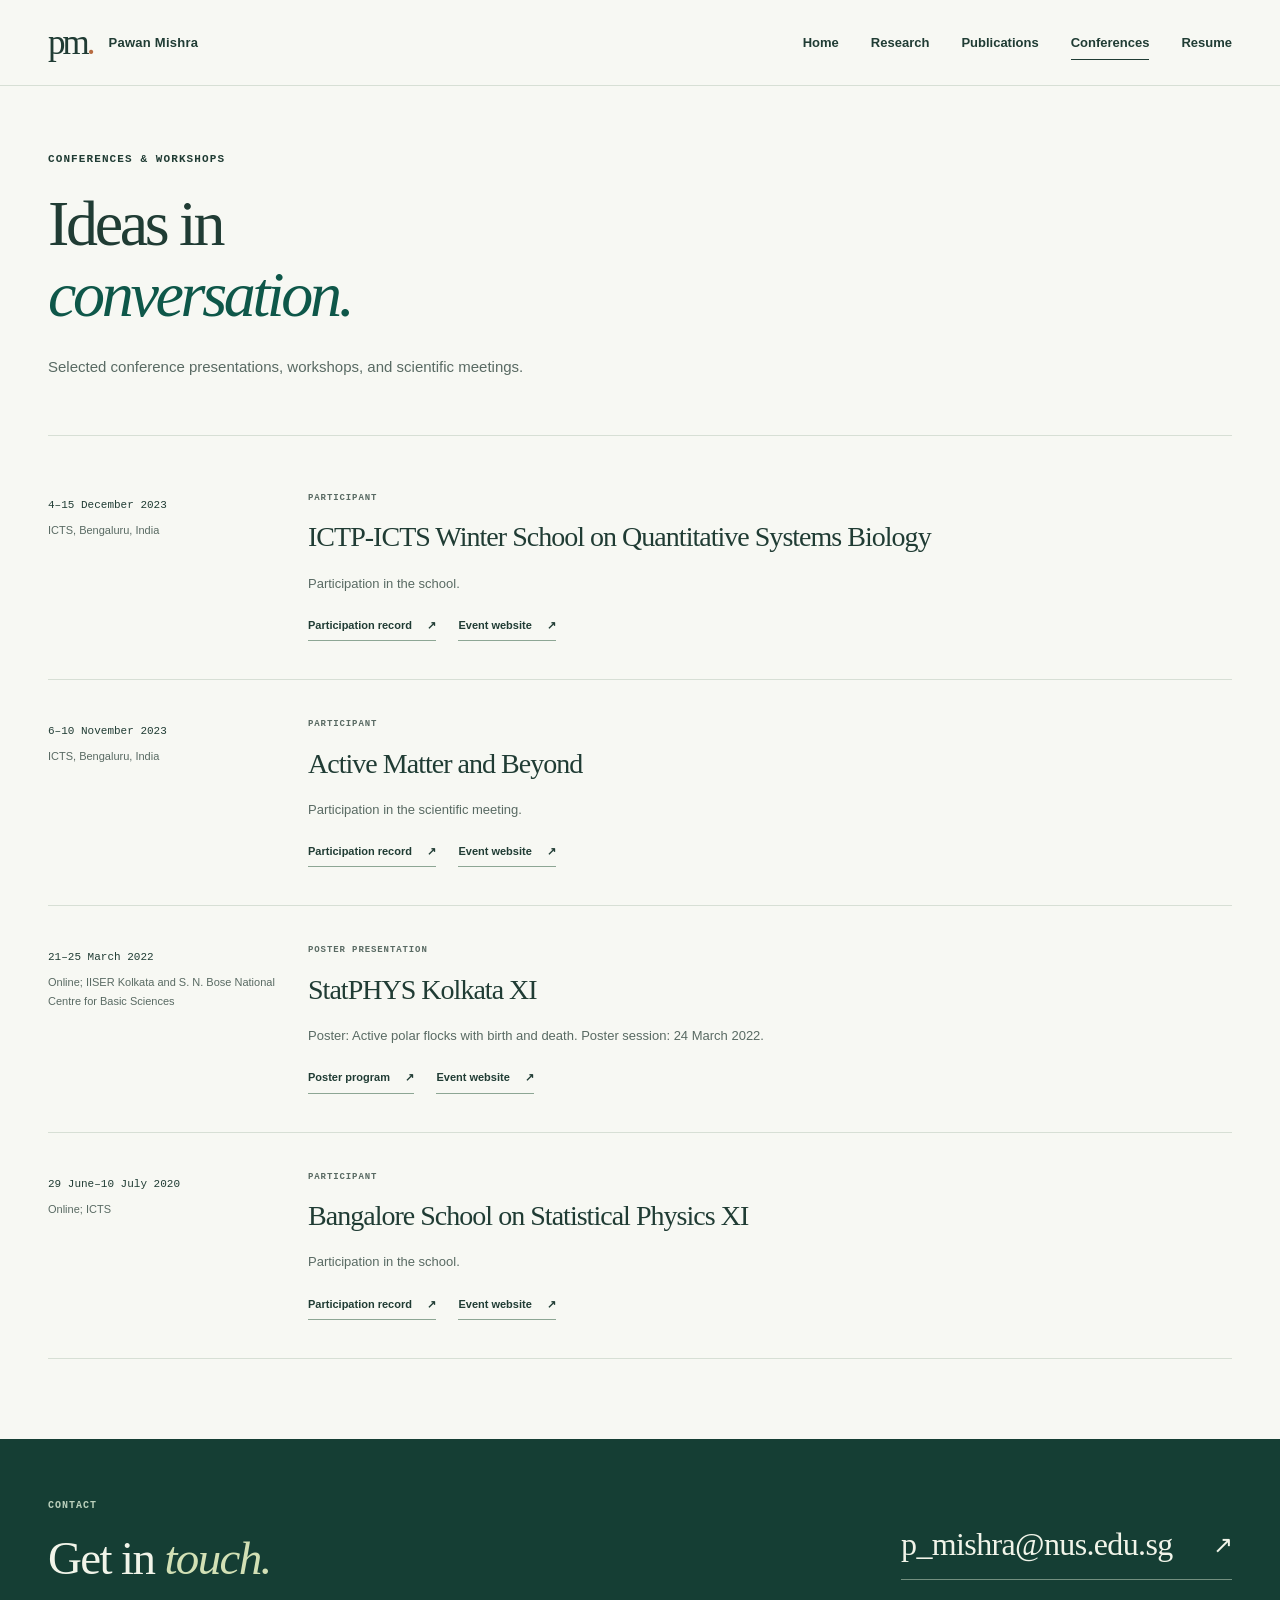
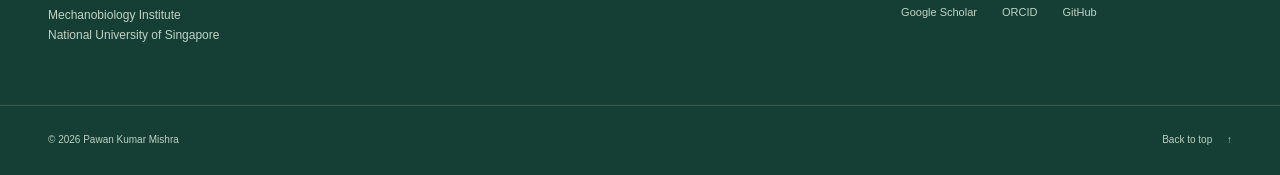
==== conferences.html @ 6a4dbdf1 "Build professional research portfolio with publications, resume, and research media" ====
<!DOCTYPE html>
<html lang="en">
<head>
  <meta charset="utf-8">
  <meta name="viewport" content="width=device-width, initial-scale=1">
  <meta name="description" content="Conferences, workshops, and scientific meetings involving Pawan Kumar Mishra.">
  <meta name="theme-color" content="#f7f8f3">
  <meta property="og:type" content="website">
  <meta property="og:title" content="Conferences | Pawan Kumar Mishra">
  <meta property="og:description" content="Conferences, workshops, and scientific meetings involving Pawan Kumar Mishra.">
  <meta property="og:url" content="https://pawanresearch.github.io/pawan-portfolio/conferences.html">
  <title>Conferences | Pawan Kumar Mishra</title>
  <link rel="canonical" href="https://pawanresearch.github.io/pawan-portfolio/conferences.html">
  <link rel="icon" href="favicon.svg" type="image/svg+xml">
  <link rel="stylesheet" href="styles.css">
  <script src="script.js" defer></script>
</head>
<body class="" id="top"><a class="skip-link" href="#main">Skip to content</a><header class="site-header"><div class="container header-inner"><a class="wordmark" href="index.html" aria-label="Pawan Kumar Mishra, home"><span class="monogram" aria-hidden="true">pm<span>.</span></span><span class="wordmark-name">Pawan Mishra</span></a><nav aria-label="Main navigation"><a href="index.html">Home</a><a href="research.html">Research</a><a href="publications.html">Publications</a><a href="conferences.html" aria-current="page">Conferences</a><a href="resume.html">Resume</a></nav></div></header><main id="main"><section class="page-hero container"><div><p class="eyebrow">Conferences & workshops</p><h1>Ideas in<br> <em>conversation.</em></h1><p class="page-intro">Selected conference presentations, workshops, and scientific meetings.</p></div></section><section class="container conference-section" aria-label="Conferences and workshops"><article class="conference-item"><div class="conference-date"><span>4–15 December 2023</span><span>ICTS, Bengaluru, India</span></div><div><p class="eyebrow">Participant</p><h2>ICTP-ICTS Winter School on Quantitative Systems Biology</h2><p>Participation in the school.</p><a class="text-link" href="https://iitbhu.ac.in/contents/institute/dean/doaa/doc/annual_report_english_2023-24.pdf#page=318">Participation record <span aria-hidden="true">↗</span></a> <a class="text-link event-link" href="https://icts.res.in/program/QSB2023">Event website <span aria-hidden="true">↗</span></a></div></article><article class="conference-item"><div class="conference-date"><span>6–10 November 2023</span><span>ICTS, Bengaluru, India</span></div><div><p class="eyebrow">Participant</p><h2>Active Matter and Beyond</h2><p>Participation in the scientific meeting.</p><a class="text-link" href="https://iitbhu.ac.in/contents/institute/dean/doaa/doc/annual_report_english_2023-24.pdf#page=318">Participation record <span aria-hidden="true">↗</span></a> <a class="text-link event-link" href="https://www.icts.res.in/discussion-meeting/amab2023">Event website <span aria-hidden="true">↗</span></a></div></article><article class="conference-item"><div class="conference-date"><span>21–25 March 2022</span><span>Online; IISER Kolkata and S. N. Bose National Centre for Basic Sciences</span></div><div><p class="eyebrow">Poster presentation</p><h2>StatPHYS Kolkata XI</h2><p>Poster: Active polar flocks with birth and death. Poster session: 24 March 2022.</p><a class="text-link" href="https://sites.google.com/iiserkol.ac.in/statphys/program/posters">Poster program <span aria-hidden="true">↗</span></a> <a class="text-link event-link" href="https://sites.google.com/iiserkol.ac.in/statphys/home">Event website <span aria-hidden="true">↗</span></a></div></article><article class="conference-item"><div class="conference-date"><span>29 June–10 July 2020</span><span>Online; ICTS</span></div><div><p class="eyebrow">Participant</p><h2>Bangalore School on Statistical Physics XI</h2><p>Participation in the school.</p><a class="text-link" href="https://www.icts.res.in/event/page/20021">Participation record <span aria-hidden="true">↗</span></a> <a class="text-link event-link" href="https://www.icts.res.in/program/bssp2020">Event website <span aria-hidden="true">↗</span></a></div></article></section><section class="contact-section" id="contact" aria-labelledby="contact-heading"><div class="container contact-inner"><div><p class="eyebrow">Contact</p><h2 id="contact-heading">Get in <em>touch.</em></h2><p>Mechanobiology Institute<br> National University of Singapore</p></div><div class="contact-details"><a class="email-link" href="mailto:p_mishra@nus.edu.sg">p_mishra@nus.edu.sg <span aria-hidden="true">↗</span></a><div class="contact-profiles"><a href="https://scholar.google.com/citations?user=xkBQyVsAAAAJ&amp;hl=en">Google Scholar</a><a href="https://orcid.org/0000-0001-9460-7599">ORCID</a><a href="https://github.com/pawanresearch">GitHub</a></div></div></div></section></main><footer class="site-footer"><div class="container footer-inner"><p>© <span id="copyright-year">2026</span> Pawan Kumar Mishra</p><a href="#top">Back to top <span aria-hidden="true">↑</span></a></div></footer></body></html>
---- styles.css ----
/* A lightweight, dependency-free academic portfolio. */
:root{--paper:#f7f8f3;--white:#fff;--ink:#203c34;--muted:#596a63;--accent:#0e5749;--accent-hover:#093f35;--line:#d7dfd5;--soft:#edf1e8;--serif:Georgia,'Times New Roman',serif;--sans:Arial,Helvetica,sans-serif;--mono:'Courier New',monospace}
*{box-sizing:border-box}html{scroll-behavior:smooth;scroll-padding-top:105px}body{margin:0;background:var(--paper);color:var(--ink);font-family:var(--sans);font-size:16px;line-height:1.65;-webkit-font-smoothing:antialiased}a{color:inherit;text-decoration-thickness:1px;text-underline-offset:4px}a:hover{color:var(--accent)}button{font:inherit}button,a{-webkit-tap-highlight-color:transparent}a:focus-visible,button:focus-visible,summary:focus-visible{outline:3px solid #a24a25;outline-offset:5px}::selection{background:#cfdfc7;color:#163b30}button[hidden]{display:none!important}.container{width:min(1184px,calc(100% - 96px));margin-inline:auto}.skip-link{position:fixed;top:12px;left:12px;z-index:20;background:var(--white);padding:10px 18px;transform:translateY(-160%)}.skip-link:focus{transform:translateY(0)}
.site-header{position:sticky;top:0;z-index:10;background:rgba(247,248,243,.96);border-bottom:1px solid var(--line)}.header-inner{min-height:85px;display:flex;align-items:center;justify-content:space-between;gap:24px}.wordmark{display:flex;align-items:center;gap:16px;text-decoration:none}.monogram{font-family:var(--serif);font-size:35px;letter-spacing:-3px;line-height:1}.monogram span{color:#b76b40}.wordmark-name{font-size:13px;font-weight:700;letter-spacing:.02em}nav{display:flex;gap:32px;align-items:center}nav a{position:relative;font-size:13px;font-weight:600;text-decoration:none;padding:16px 0}nav a::after{content:'';position:absolute;height:1px;bottom:9px;left:0;right:0;background:currentColor;transform:scaleX(0);transform-origin:left;transition:transform .2s}nav a:hover::after,nav a[aria-current=location]::after{transform:scaleX(1)}nav a:last-child{margin-left:9px}nav a span{margin-left:8px}.eyebrow{font-family:var(--mono);font-size:11px;font-weight:700;line-height:1.5;letter-spacing:.1em;text-transform:uppercase;margin:0}.small-dot{display:inline-block;width:7px;height:7px;border-radius:50%;background:var(--accent);margin-right:8px;vertical-align:1px}
.hero{padding-block:75px 72px;display:grid;grid-template-columns:1.12fr 1fr;align-items:center;gap:76px}.hero-copy .eyebrow{margin-bottom:20px}h1{font-family:var(--serif);font-size:clamp(48px,5.3vw,76px);line-height:1.04;font-weight:400;letter-spacing:-.052em;margin:0 0 26px}h1 em,h2 em{font-weight:400;color:var(--accent)}.hero-role{font-size:16px;font-weight:700;margin:0 0 4px;letter-spacing:-.01em}.hero-institution{font-size:14px;line-height:1.55;margin:0;color:var(--muted)}.hero-intro{font-size:16px;line-height:1.75;max-width:470px;margin:25px 0 26px;color:var(--muted)}.hero-actions{display:flex;align-items:center;gap:13px;flex-wrap:wrap}.button{display:inline-flex;min-height:48px;align-items:center;justify-content:center;gap:19px;border:1px solid transparent;padding:11px 18px;font-size:12px;font-weight:700;text-decoration:none;cursor:pointer;line-height:1.5;border-radius:3px}.button-primary{color:var(--white);background:var(--accent);border-color:var(--accent)}.button-primary:hover{color:var(--white);background:var(--accent-hover)}.button-quiet{background:transparent;color:var(--ink);gap:10px;padding-inline:12px}.button-quiet:hover{background:#e8eee2}.profile-links{display:flex;gap:20px;flex-wrap:wrap;margin-top:28px}.profile-links a{font-size:11px;font-weight:600;text-decoration:none;color:var(--muted)}.profile-links a:hover{text-decoration:underline;color:var(--accent)}.profile-links span{margin-left:4px}.research-art{position:relative;align-self:stretch;min-height:530px;margin:0;background:#e6eddf;border:1px solid #d1decd;display:flex;flex-direction:column;overflow:hidden;border-radius:3px}.art-topline{position:absolute;inset:24px 25px auto;display:flex;align-items:center;justify-content:space-between;font-family:var(--mono);font-size:9px;letter-spacing:.13em;color:#4e6c5c;z-index:1}.art-topline>span:last-child{font-family:var(--sans);font-size:22px}.particle-field{width:100%;height:auto;flex:1;object-fit:cover}.research-art figcaption{display:flex;align-items:end;justify-content:space-between;padding:20px 26px 25px;gap:16px;border-top:1px solid #cfddc8}.research-art figcaption>span:first-child{font-family:var(--serif);font-size:23px;line-height:1.28;letter-spacing:-.025em}.art-caption-note{font-family:var(--mono);font-size:9px;line-height:1.6;text-align:right;color:#52735f}.affiliation-strip{border-block:1px solid var(--line);background:#f0f3eb}.affiliation-inner{min-height:79px;display:flex;align-items:center;gap:34px}.affiliation-inner>p:nth-child(2){font-size:12px;flex:1;margin:0}.affiliation-inner strong{font-weight:600}.affiliation-divider{padding-inline:13px;color:#9aaa9e}.affiliation-place{font-family:var(--mono);font-size:10px;color:var(--muted)}
.section{padding-block:83px}.section-heading{display:grid;grid-template-columns:230px 1fr;gap:30px;margin-bottom:40px}.section-index{padding-top:13px;color:var(--muted)}h2{font-family:var(--serif);font-size:clamp(32px,3.2vw,43px);font-weight:400;line-height:1.22;letter-spacing:-.035em;margin:0}h2 em{white-space:normal}.section-intro{max-width:650px;margin:19px 0 0;font-size:14px;color:var(--muted);line-height:1.8}.research-grid{display:grid;grid-template-columns:repeat(3,1fr);gap:22px}.research-card{padding:29px 26px 23px;position:relative;border:1px solid var(--line);background:#fafbf7;border-radius:3px}.card-number{position:absolute;right:25px;top:26px;font-family:var(--mono);font-size:10px;color:var(--muted)}.topic-icon{display:block;width:55px;height:40px;color:var(--accent);margin-bottom:27px}.research-card h3{font-family:var(--serif);font-size:24px;font-weight:400;letter-spacing:-.025em;line-height:1.2;margin:0 0 14px}.research-card p{font-size:13px;color:var(--muted);line-height:1.8;margin:0;min-height:71px}.card-topics{border-top:1px solid var(--line);font-family:var(--mono);font-size:10px;line-height:1.65;margin-top:25px;padding-top:18px;color:#52675a}.publications-callout{display:flex;align-items:center;justify-content:space-between;gap:24px;background:var(--soft);padding:28px 32px;margin-top:27px;border-left:2px solid #557957}.publications-callout .eyebrow{font-size:9px;color:var(--muted)}.publications-callout p:last-child{font-family:var(--serif);font-size:23px;letter-spacing:-.02em;margin:5px 0 0}.publication-links{display:flex;align-items:center;gap:26px}.text-link{font-size:12px;font-weight:700;text-decoration:none;border-bottom:1px solid #8da694;padding-block:6px}.text-link span{margin-left:12px}.secondary-link{color:var(--muted);font-weight:400;border-bottom-color:transparent}.secondary-link:hover{border-bottom-color:currentColor}
.background-section{background:#fff;border-block:1px solid var(--line)}.timeline{margin-top:7px}.timeline-entry{display:grid;grid-template-columns:230px 1fr;gap:30px;padding-block:31px;border-top:1px solid var(--line)}.timeline-entry:first-child{padding-top:25px}.timeline-meta{padding-top:3px;font-size:12px;color:var(--muted)}.timeline-meta p{margin:0 0 7px;font-family:var(--mono);font-size:11px;letter-spacing:-.02em;color:var(--ink)}.timeline-meta>span{font-size:11px}.timeline-meta .role-tag{display:inline-block;padding:3px 9px;margin-top:4px;background:#e9f0e4;color:#386747;border:1px solid #d8e5d0;font-size:10px}.timeline-content h3{font-family:var(--serif);font-size:27px;letter-spacing:-.025em;font-weight:400;line-height:1.3;margin:0 0 5px}.organization{font-size:13px;margin:0;color:var(--muted)}.organization a{text-decoration:none}.organization a:hover{text-decoration:underline}.timeline-detail{font-size:12px;line-height:1.8;margin:14px 0 0;color:var(--muted)}.timeline-detail a{text-decoration-color:#a6b7ac}.timeline-detail a:hover{text-decoration-color:currentColor}.detail-divider{padding-inline:8px;color:#a6b7ac}.thesis{font-size:13px;line-height:1.7;max-width:670px;margin:19px 0 0;padding-left:15px;border-left:2px solid #d3dfce;color:#3b5246}.detail-label{display:block;font-family:var(--mono);text-transform:uppercase;letter-spacing:.06em;font-size:9px;color:var(--muted);margin-bottom:3px}.earlier-education{border-top:1px solid var(--line);border-bottom:1px solid var(--line);margin-left:260px}.earlier-education summary{display:flex;align-items:center;justify-content:space-between;cursor:pointer;padding-block:16px;list-style:none;font-size:12px;font-weight:600}.earlier-education summary::-webkit-details-marker{display:none}.earlier-education summary span{font-size:21px;line-height:1;font-weight:400;transition:transform .2s}.earlier-education[open] summary span{transform:rotate(45deg)}.earlier-grid{display:grid;grid-template-columns:1fr 1fr;gap:30px;padding:12px 0 23px}.earlier-grid .eyebrow{font-size:9px;color:var(--muted);margin:0 0 10px}.earlier-grid h3{font-size:14px;line-height:1.45;margin:0 0 10px}.earlier-grid p{font-size:12px;margin:8px 0;color:var(--muted);line-height:1.65}.earlier-grid .education-score{color:var(--ink)}
.skills-grid{margin-left:260px;display:grid;grid-template-columns:1fr 1.24fr .8fr;gap:32px}.skill-group h3{margin:0 0 20px;font-size:12px;font-weight:700}.skill-tags{display:flex;flex-wrap:wrap;gap:8px;list-style:none;padding:0;margin:0}.skill-tags li{border:1px solid #d5ded0;background:#f0f3e9;padding:5px 11px;font-family:var(--mono);font-size:11px;line-height:1.6;border-radius:2px}.plain-list{list-style:none;padding:0;margin:0;font-size:12px;color:var(--muted);line-height:1.8}.plain-list li+li{margin-top:7px}.contact-section{background:#153e34;color:#f1f4e9;padding-block:59px}.contact-inner{display:flex;justify-content:space-between;align-items:center;gap:30px}.contact-section .eyebrow{font-size:10px;color:#bbd0bc;margin-bottom:17px}.contact-section h2{font-size:47px}.contact-section h2 em{color:#d2e0b5}.contact-section p:last-child{font-size:12px;line-height:1.7;margin:18px 0 0;color:#c2d3c5}.email-link{font-family:var(--serif);font-size:clamp(21px,2.5vw,33px);letter-spacing:-.02em;line-height:1.4;text-decoration:none;border-bottom:1px solid #728f7f;padding-bottom:12px;display:flex;gap:40px;align-items:center}.email-link:hover{color:#e2eccb}.email-link span{font-family:var(--sans);font-size:24px}.contact-profiles{display:flex;justify-content:flex-start;gap:25px;margin-top:23px;font-size:11px;color:#c2d3c5}.contact-profiles a{text-decoration:none}.contact-profiles a:hover{color:white;text-decoration:underline}.site-footer{background:#153e34;color:#bdd0c0;border-top:1px solid #3a5b4c}.footer-inner{display:flex;justify-content:space-between;align-items:center;min-height:69px;gap:24px;font-size:10px}.footer-inner p{margin:0}.footer-inner a{text-decoration:none}.footer-inner a:hover{color:#fff}.footer-inner a span{margin-left:12px}
@media(min-width:1450px){.hero{padding-block:87px}.research-art{min-height:555px}}
@media(max-width:1100px){.container{width:calc(100% - 64px)}.hero{gap:45px;padding-block:58px}.research-art{min-height:500px}.research-art figcaption{padding-inline:20px}.research-art figcaption>span:first-child{font-size:21px}.section-heading,.timeline-entry{grid-template-columns:180px 1fr;gap:26px}.earlier-education,.skills-grid{margin-left:206px}.research-card{padding-inline:21px}.publication-links{gap:20px}.skills-grid{grid-template-columns:1fr 1fr;row-gap:26px}.skill-group:last-child{grid-column:1/-1}.skill-group:last-child .plain-list{display:flex;gap:20px;flex-wrap:wrap}.skill-group:last-child .plain-list li+li{margin:0}.affiliation-inner{gap:22px}.affiliation-divider{padding-inline:7px}}
@media(max-width:800px){.container{width:calc(100% - 48px)}.header-inner{min-height:76px}.wordmark-name{display:none}nav{gap:24px}nav a{font-size:12px}nav a:last-child{margin-left:0}.hero{grid-template-columns:1fr .8fr;gap:25px;padding-block:45px}h1{font-size:54px}.hero-copy .eyebrow{font-size:9px}.hero-role{font-size:14px}.hero-institution{font-size:12px}.hero-intro{font-size:14px;margin-block:22px}.research-art{min-height:440px}.research-art figcaption{padding:17px}.research-art figcaption>span:first-child{font-size:20px}.art-caption-note{display:none}.art-topline{inset:19px 18px auto;font-size:8px}.profile-links{gap:13px;margin-top:23px}.profile-links a{font-size:10px}.hero-actions{gap:2px}.button{font-size:11px;padding-inline:14px;gap:14px}.button-quiet{padding-inline:10px}.affiliation-inner{flex-wrap:wrap;gap:3px 20px;min-height:88px;padding-block:17px}.affiliation-inner>.eyebrow{font-size:9px}.affiliation-inner>p:nth-child(2){font-size:11px}.affiliation-place{display:none}.section{padding-block:58px}.section-heading{grid-template-columns:1fr;gap:16px;margin-bottom:31px}.section-index{padding-top:0;font-size:10px}h2{font-size:35px}.section-intro{font-size:13px;margin-top:16px}.research-grid{gap:14px}.research-card{padding:25px 18px 20px}.research-card h3{font-size:23px;min-height:56px}.research-card p{font-size:12px;min-height:87px}.topic-icon{margin-bottom:22px}.card-topics{font-size:9px;margin-top:20px;padding-top:15px;min-height:46px}.publications-callout{padding:24px;gap:20px}.publications-callout p:last-child{font-size:21px}.publication-links{align-items:flex-start;flex-direction:column;gap:4px}.text-link{font-size:11px}.timeline-entry{grid-template-columns:165px 1fr;gap:22px;padding-block:26px}.timeline-content h3{font-size:25px}.earlier-education{margin-left:187px}.skills-grid{margin-left:0;grid-template-columns:1fr 1.2fr .8fr;gap:25px}.skill-group:last-child{grid-column:auto}.skill-group:last-child .plain-list{display:block}.skill-group:last-child .plain-list li+li{margin-top:7px}.contact-section{padding-block:47px}.contact-section h2{font-size:40px}.email-link{font-size:25px;gap:20px}.contact-profiles{gap:20px}}
@media(max-width:600px){html{scroll-padding-top:112px}.container{width:calc(100% - 40px)}.header-inner{min-height:93px;gap:0;flex-wrap:wrap;padding-block:13px 5px}.wordmark{gap:13px}.monogram{font-size:30px}.wordmark-name{display:block;font-size:12px}nav{width:100%;gap:0;justify-content:space-between;margin-top:3px}nav a{font-size:11px;padding:8px 0;min-height:34px}nav a::after{bottom:5px}nav a span{margin-left:5px}.hero{grid-template-columns:1fr;padding-block:38px 35px;gap:32px}.hero-copy .eyebrow{font-size:9px;margin-bottom:17px}h1{font-size:clamp(46px,12.5vw,67px);letter-spacing:-.047em;margin-bottom:21px}.hero-role{font-size:15px}.hero-institution{font-size:13px;line-height:1.6}.hero-intro{font-size:14px;line-height:1.8;max-width:420px;margin-block:21px 23px}.hero-actions{gap:10px}.button{font-size:11px;padding-inline:16px;min-height:47px;gap:16px}.button-quiet{padding-inline:9px;gap:9px}.profile-links{gap:22px;margin-top:23px}.profile-links a{font-size:10px}.research-art{min-height:0;height:350px}.particle-field{position:absolute;inset:0;width:100%;height:calc(100% - 80px);object-fit:cover}.research-art figcaption{margin-top:auto;z-index:1;background:#e6eddf;min-height:81px;padding:15px 19px;align-items:center}.research-art figcaption>span:first-child{font-size:21px}.art-caption-note{display:block;font-size:8px}.art-topline{inset:17px 18px auto}.affiliation-inner{min-height:94px;display:block;padding-block:18px}.affiliation-inner>.eyebrow{margin-bottom:7px}.affiliation-inner>p:nth-child(2){font-size:11px;line-height:1.6}.affiliation-divider{padding-inline:5px}.section{padding-block:46px}.section-heading{gap:13px;margin-bottom:27px}.section-index{font-size:9px}h2{font-size:33px;line-height:1.23;max-width:360px}.section-intro{margin-top:17px;font-size:13px;line-height:1.8}.research-grid{grid-template-columns:1fr;gap:14px}.research-card{padding:23px 22px 20px}.research-card h3{font-size:25px;min-height:0;margin-bottom:10px}.topic-icon{margin-bottom:20px;width:48px;height:36px}.research-card p{font-size:13px;min-height:0;max-width:320px}.card-number{top:22px;right:22px}.card-topics{font-size:10px;min-height:0;margin-top:19px;padding-top:16px}.publications-callout{display:block;padding:23px 22px;margin-top:21px}.publications-callout .eyebrow{font-size:8px}.publications-callout p:last-child{font-size:23px;margin-top:7px}.publication-links{margin-top:16px;flex-direction:row;gap:20px;flex-wrap:wrap}.text-link{font-size:10px}.text-link span{margin-left:5px}.timeline-entry{grid-template-columns:1fr;gap:13px;padding-block:25px}.timeline-entry:first-child{padding-top:22px}.timeline-meta{display:flex;align-items:center;justify-content:space-between;gap:12px;flex-wrap:wrap;padding:0}.timeline-meta p{font-size:10px;margin:0}.timeline-meta>span{font-size:10px}.timeline-meta .role-tag{margin:0;font-size:9px;padding:2px 7px}.timeline-content h3{font-size:24px}.organization{font-size:12px;line-height:1.75}.timeline-detail{font-size:11px;margin-top:13px}.thesis{font-size:12px;margin-top:15px;padding-left:13px}.detail-label{font-size:8px}.detail-divider{padding-inline:4px}.earlier-education{margin-left:0}.earlier-grid{grid-template-columns:1fr;gap:18px;padding-top:8px}.earlier-grid article+article{border-top:1px solid var(--line);padding-top:22px}.skills-grid{grid-template-columns:1fr;gap:27px}.skill-group h3{font-size:12px;margin-bottom:13px}.skill-tags{gap:9px}.skill-tags li{font-size:11px;padding:6px 12px}.plain-list{font-size:12px}.plain-list li+li{margin-top:5px}.contact-section{padding-block:39px}.contact-inner{display:block}.contact-section .eyebrow{font-size:9px;margin-bottom:14px}.contact-section h2{font-size:40px}.contact-section p:last-child{font-size:11px;margin-top:17px}.contact-details{margin-top:29px}.email-link{font-size:clamp(21px,6.3vw,29px);justify-content:space-between;gap:12px;padding-bottom:13px}.contact-profiles{margin-top:19px;gap:24px;font-size:10px}.footer-inner{font-size:9px;min-height:65px;gap:15px}.footer-inner a span{margin-left:4px}}
@media(prefers-reduced-motion:reduce){html{scroll-behavior:auto}*,*::before,*::after{transition:none!important;animation:none!important}}
@media print{@page{size:A4;margin:15mm}html{scroll-padding-top:0}body{background:white;color:#172b24;font-size:10pt;line-height:1.45}.container{width:100%;max-width:none}.site-header,.skip-link,.research-art,.hero-actions,.affiliation-strip,.section-index,.contact-profiles,.footer-inner>a,.topic-icon,.card-number{display:none!important}.hero{display:block;padding:0 0 6mm}.hero-copy .eyebrow{font-size:8pt;margin-bottom:2mm}h1{font-size:34pt;line-height:1.05;letter-spacing:-.035em;margin:0 0 3mm}h1 br{display:none}h1 em::before{content:' '}h1 em{font-style:normal}.hero-role{font-size:11pt}.hero-institution{font-size:9pt;line-height:1.4}.hero-institution br{display:none}.hero-institution br::after{content:', '}.hero-intro{font-size:9pt;max-width:none;margin:3mm 0}.profile-links{margin:3mm 0 0;gap:5mm}.profile-links a{font-size:8pt}.section{padding:5mm 0}.section-heading{display:block;margin-bottom:4mm}h2{font-size:20pt;max-width:none}h2 em{font-style:normal}.section-intro{font-size:9pt;line-height:1.5;margin-top:2mm;max-width:none}.research-grid{grid-template-columns:repeat(3,1fr);gap:4mm}.research-card{background:white;padding:3mm;border:1px solid #bac8bc;break-inside:avoid}.research-card h3{font-size:12pt;min-height:0;margin:0 0 2mm}.research-card p{font-size:8pt;line-height:1.45;min-height:0}.card-topics{font-size:7pt;min-height:0;line-height:1.5;padding-top:2mm;margin-top:2mm}.publications-callout{margin-top:3mm;padding:3mm 4mm;display:flex;background:white}.publications-callout .eyebrow{font-size:7pt}.publications-callout p:last-child{font-size:11pt}.publication-links{flex-direction:row;gap:5mm;margin:0}.text-link{font-size:8pt}.background-section{background:white;border:0}.timeline-entry{grid-template-columns:39mm 1fr;gap:5mm;padding:4mm 0;break-inside:avoid}.timeline-entry:first-child{padding-top:3mm}.timeline-meta{display:block;padding:0}.timeline-meta p{font-size:8pt;margin:0 0 1mm}.timeline-meta>span,.timeline-meta .role-tag{font-size:7pt}.timeline-content h3{font-size:13pt}.organization,.thesis{font-size:8.5pt;line-height:1.5}.timeline-detail{font-size:8pt;line-height:1.5;margin-top:2mm}.thesis{margin-top:2mm;padding-left:3mm}.detail-label{font-size:7pt}.earlier-education{margin-left:44mm;break-inside:avoid}.earlier-education summary{font-size:9pt;padding:2mm 0}.earlier-education summary span{display:none}.earlier-grid{display:grid!important;grid-template-columns:1fr 1fr;gap:4mm;padding:2mm 0}.earlier-grid h3{font-size:8pt;margin:0 0 1mm}.earlier-grid .eyebrow{font-size:7pt;margin-bottom:1mm}.earlier-grid p{font-size:7pt;margin:1mm 0;line-height:1.45}.earlier-grid article+article{border:0;padding:0}.skills-grid{margin-left:0;grid-template-columns:1fr 1.2fr 1fr;gap:5mm}.skill-group h3{font-size:9pt;margin-bottom:2mm}.skill-group:last-child{grid-column:auto}.skill-group:last-child .plain-list{display:block}.skill-tags{gap:1mm}.skill-tags li{font-size:8pt;padding:1mm 2mm;background:white}.plain-list{font-size:8pt;line-height:1.5}.plain-list li+li,.skill-group:last-child .plain-list li+li{margin-top:1mm}.contact-section{color:#172b24;background:white;padding:5mm 0 2mm;border-top:1px solid #bac8bc;break-inside:avoid}.contact-inner{display:flex;gap:5mm;align-items:center}.contact-section .eyebrow{display:none}.contact-section h2{font-size:18pt}.contact-section h2 em{color:inherit}.contact-section p:last-child{font-size:8pt;color:inherit;margin-top:2mm}.contact-details{margin:0}.email-link{font-size:13pt;padding:0;border:0;gap:3mm}.email-link span{font-size:12pt}.site-footer{background:white;color:#596a63;border:0}.footer-inner{min-height:0;padding-top:2mm;font-size:7pt}a{color:inherit;text-decoration:none}h2,h3{break-after:avoid}.section-heading{break-after:avoid}}
/* Multi-page portfolio */
nav a[aria-current=page]::after{transform:scaleX(1)}nav a:last-child{margin-left:0}.hero #top{scroll-margin-top:100px}.page-hero{display:flex;justify-content:space-between;align-items:flex-end;gap:40px;padding-block:65px 55px;border-bottom:1px solid var(--line)}.page-hero .eyebrow{margin-bottom:20px}.page-hero h1{font-size:clamp(46px,5vw,68px);line-height:1.12;margin-bottom:22px}.page-intro{font-size:15px;line-height:1.8;max-width:610px;color:var(--muted);margin:0}.page-hero-links{display:flex;align-items:flex-start;flex-direction:column;gap:17px;padding-bottom:6px;flex-shrink:0}.home-journey{border-top:1px solid var(--line)}.journey-grid{display:grid;grid-template-columns:repeat(3,1fr);gap:40px;margin-left:260px}.journey-grid article{border-top:1px solid var(--line);padding-top:22px}.journey-grid .eyebrow{font-size:9px;color:var(--muted)}.journey-grid h3{font-family:var(--serif);font-size:23px;font-weight:400;line-height:1.3;letter-spacing:-.02em;margin:15px 0 10px}.journey-grid p:last-child{font-size:12px;color:var(--muted);margin:0;line-height:1.7}.journey-link{display:inline-block;margin:28px 0 0 260px}.research-overview{padding-bottom:60px}.gallery-section{border-top:1px solid var(--line)}.gallery-grid{display:grid;grid-template-columns:repeat(2,1fr);gap:32px}.gallery-card{margin:0;border:1px solid var(--line);background:#fafbf7;border-radius:3px;overflow:hidden}.gallery-card:first-child{grid-column:1/-1;display:grid;grid-template-columns:1.25fr 1fr;align-items:center}.gallery-card img{display:block;width:100%;height:auto;aspect-ratio:720/440;object-fit:cover}.gallery-card figcaption{padding:27px 30px 30px}.gallery-card .eyebrow{font-size:9px;color:var(--muted)}.gallery-card h3{font-family:var(--serif);font-size:29px;line-height:1.3;letter-spacing:-.03em;font-weight:400;margin:12px 0}.gallery-card figcaption>p:not(.eyebrow){font-size:13px;color:var(--muted);line-height:1.8;max-width:400px;margin:0 0 20px}.illustration-label{font-family:var(--mono);font-size:9px;letter-spacing:.035em;color:#556a5a;border:1px solid #cad8c5;padding:4px 8px}.publication-section{padding-block:20px 80px}.publication-item{display:grid;grid-template-columns:195px 1fr;gap:65px;border-bottom:1px solid var(--line);padding-block:37px}.publication-meta{display:flex;flex-direction:column;gap:8px;padding-top:6px}.publication-year{font-family:var(--serif);font-size:33px;line-height:1.3}.paper-type{font-size:10px;text-transform:uppercase;letter-spacing:.07em;font-family:var(--mono);color:var(--muted)}.publication-content{position:relative;padding-right:40px}.publication-number{position:absolute;right:0;top:5px;font-family:var(--mono);font-size:10px;color:var(--muted)}.publication-content h2{font-family:var(--serif);font-size:27px;line-height:1.4;letter-spacing:-.02em;max-width:760px}.publication-authors{font-size:12px;line-height:1.8;color:var(--muted);margin:15px 0 5px}.publication-authors strong{color:var(--ink);font-weight:600}.publication-journal{font-size:12px;color:var(--ink);margin:0}.paper-links{display:flex;gap:22px;margin-top:16px}.paper-links .text-link{font-size:11px}.conference-section{padding-block:18px 80px}.conference-item{display:grid;grid-template-columns:230px 1fr;gap:30px;border-bottom:1px solid var(--line);padding-block:38px}.conference-date{display:flex;flex-direction:column;gap:7px;font-size:11px;color:var(--muted);padding-top:4px}.conference-date span:first-child{font-family:var(--mono);color:var(--ink)}.conference-item .eyebrow{font-size:9px;color:var(--muted);margin-bottom:12px}.conference-item h2{font-size:28px;line-height:1.4;max-width:740px}.conference-item p:not(.eyebrow){font-size:13px;line-height:1.8;color:var(--muted);max-width:670px;margin:15px 0}.conference-item .text-link{display:inline-block;font-size:11px}.resume-page .page-hero{padding-block:58px 43px}.resume-page .page-hero h1{font-size:60px}.resume-page .background-section{border-top:0}.resume-paper-list{margin:0 0 25px 260px;padding-left:19px;font-size:12px;line-height:1.8;color:var(--muted)}.resume-paper-list li{padding-left:8px;margin-bottom:15px;break-inside:avoid}.resume-paper-list a{color:var(--ink)}.resume-publications>.text-link{margin-left:260px}
@media(max-width:1100px){.journey-grid{margin-left:206px;gap:25px}.journey-link,.resume-publications>.text-link{margin-left:206px}.resume-paper-list{margin-left:206px}.publication-item{grid-template-columns:165px 1fr;gap:41px}.conference-item{grid-template-columns:180px 1fr;gap:26px}.gallery-card figcaption{padding:24px}}
@media(max-width:800px){nav{gap:22px}.page-hero{padding-block:48px 40px;gap:25px;flex-wrap:wrap}.page-hero h1{font-size:51px}.page-intro{font-size:14px}.page-hero-links{flex-direction:row;flex-wrap:wrap;gap:22px;align-items:center}.journey-grid{margin-left:0;gap:24px}.journey-link{margin-left:0}.gallery-card:first-child{display:block}.gallery-grid{gap:24px}.gallery-card h3{font-size:27px}.publication-item{grid-template-columns:115px 1fr;gap:30px}.publication-content h2{font-size:25px}.conference-item{grid-template-columns:165px 1fr;gap:22px}.resume-paper-list,.resume-publications>.text-link{margin-left:0}}
@media(max-width:600px){nav{gap:0}.header-inner{min-height:96px}nav a{font-size:10px;min-height:35px}.page-hero{padding-block:35px 31px;gap:24px}.page-hero .eyebrow{font-size:9px;margin-bottom:17px}.page-hero h1{font-size:clamp(38px,10.6vw,55px);line-height:1.15;margin-bottom:20px}.page-intro{font-size:13px;line-height:1.8}.page-hero-links{gap:20px;padding-bottom:0}.journey-grid{grid-template-columns:1fr;gap:25px}.journey-grid article{display:grid;grid-template-columns:120px 1fr;column-gap:18px;padding-top:20px}.journey-grid .eyebrow{padding-top:6px;font-size:8px}.journey-grid h3{font-size:22px;margin:0}.journey-grid p:last-child{grid-column:2;margin-top:10px;font-size:11px}.journey-link{margin-top:25px}.research-overview{padding-bottom:42px}.gallery-grid{grid-template-columns:1fr;gap:22px}.gallery-card:first-child{grid-column:auto}.gallery-card figcaption{padding:23px}.gallery-card .eyebrow{font-size:8px}.gallery-card h3{font-size:27px;margin-block:10px}.gallery-card figcaption>p:not(.eyebrow){font-size:12px;line-height:1.8;margin-bottom:19px}.illustration-label{font-size:8px}.publication-section{padding-block:7px 45px}.publication-item{grid-template-columns:1fr;gap:15px;padding-block:27px}.publication-meta{flex-direction:row;align-items:center;gap:17px;padding:0}.publication-year{font-size:24px}.paper-type{font-size:9px}.publication-content{padding-right:16px}.publication-number{font-size:8px;top:7px}.publication-content h2{font-size:24px;line-height:1.35;max-width:none}.publication-authors{font-size:11px;margin-top:13px}.publication-journal{font-size:11px}.paper-links{margin-top:13px;gap:20px}.paper-links .text-link{font-size:10px}.conference-section{padding-block:7px 45px}.conference-item{grid-template-columns:1fr;gap:20px;padding-block:27px}.conference-date{flex-direction:row;justify-content:space-between;font-size:10px;gap:15px;padding:0}.conference-item .eyebrow{font-size:8px;margin-bottom:10px}.conference-item h2{font-size:26px;line-height:1.35}.conference-item p:not(.eyebrow){font-size:12px;margin-block:13px}.conference-item .text-link{font-size:10px}.resume-page .page-hero{padding-block:35px 31px}.resume-page .page-hero h1{font-size:clamp(43px,12.5vw,59px)}.resume-paper-list{font-size:11px;padding-left:17px}.resume-paper-list li{padding-left:4px}.resume-publications>.text-link{font-size:11px}}
@media print{.page-hero{display:block;padding:0 0 5mm;border:0}.page-hero .eyebrow{font-size:8pt;margin-bottom:2mm}.page-hero h1,.resume-page .page-hero h1{font-size:31pt;margin:0 0 3mm}.page-intro{font-size:9pt;max-width:none;line-height:1.5}.page-hero-links{padding:0;display:block;margin-top:2mm}.page-hero-links .print-button{display:none!important}.page-hero-links .text-link{font-size:9pt;border:0}.resume-page .page-hero{padding:0 0 5mm}.resume-paper-list{font-size:8pt;margin:0;padding-left:4mm}.resume-paper-list li{margin-bottom:2mm;line-height:1.5;padding-left:1mm}.resume-publications>.text-link{display:none}.publication-item{grid-template-columns:20mm 1fr;gap:5mm;padding:4mm 0;break-inside:avoid}.publication-content{padding-right:0}.publication-content h2{font-size:13pt}.publication-year{font-size:16pt}.publication-meta{display:block}.paper-type{font-size:7pt}.publication-authors,.publication-journal{font-size:8pt}.paper-links,.publication-number{display:none}.publication-section,.conference-section{padding:0}.conference-item{grid-template-columns:32mm 1fr;gap:5mm;padding:4mm 0;break-inside:avoid}.conference-item h2{font-size:13pt}.conference-date{display:block;font-size:8pt}.conference-date span{display:block}.conference-item p:not(.eyebrow){font-size:8pt;margin:2mm 0}.conference-item .eyebrow{font-size:7pt;margin-bottom:2mm}.conference-item .text-link{font-size:7pt}.gallery-card{break-inside:avoid}.gallery-card figcaption{padding:3mm}.gallery-card h3{font-size:14pt}.gallery-card figcaption>p:not(.eyebrow){font-size:8pt}.gallery-grid{gap:5mm}}
/* Scientific media: preserve the complete frame, labels, and aspect ratio. */
.movie-section,.published-figures{border-top:1px solid var(--line)}.movie-layout{display:grid;grid-template-columns:1.15fr .85fr;gap:68px;align-items:center}.movie-player{margin:0;background:white;border:1px solid var(--line);border-radius:3px;overflow:hidden}.movie-player video{display:block;width:100%;height:auto;aspect-ratio:1;object-fit:contain;background:#fff}.movie-player figcaption{padding:12px 20px;border-top:1px solid var(--line);font-family:var(--mono);font-size:9px;color:var(--muted)}.movie-notes .eyebrow{font-size:9px;color:var(--muted);margin-bottom:20px}.movie-notes h3{font-family:var(--serif);font-size:40px;line-height:1.2;font-weight:400;letter-spacing:-.025em;margin:0 0 22px}.movie-notes p:not(.eyebrow){font-size:13px;line-height:1.9;color:var(--muted);margin:0 0 18px}.movie-notes .media-note{font-size:11px!important;border-left:2px solid var(--line);padding-left:14px}.movie-notes .text-link{display:inline-block;margin-top:6px}.paper-figure{margin:0;background:white;border:1px solid var(--line);border-radius:3px;overflow:hidden}.paper-figure+.paper-figure{margin-top:30px}.wide-figure>img{width:100%;height:auto;display:block;object-fit:contain;border-bottom:1px solid var(--line)}.paper-figure figcaption{padding:27px 30px}.wide-figure figcaption{display:flex;justify-content:space-between;gap:40px}.paper-figure .eyebrow{font-size:9px;color:var(--muted)}.paper-figure h3{font-family:var(--serif);font-size:28px;line-height:1.3;font-weight:400;letter-spacing:-.025em;margin:11px 0}.paper-figure figcaption p:not(.eyebrow){font-size:12px;line-height:1.8;color:var(--muted);max-width:580px;margin:0 0 16px}.paper-figure .text-link{display:inline-block;font-size:11px}.paper-figure .figure-credit{font-size:9px!important;line-height:1.8;margin:0!important;min-width:215px;align-self:end}.compact-figure{display:grid;grid-template-columns:1.04fr 1fr;align-items:center}.compact-image{padding:30px;display:flex;align-items:center;justify-content:center}.compact-image img{width:391px;max-width:100%;height:auto}.compact-figure .figure-credit{margin-top:18px!important}.home-film{border-top:1px solid var(--line);display:grid;grid-template-columns:1fr 1fr;align-items:center;gap:88px}.film-preview{position:relative;display:block;background:white;border:1px solid var(--line);border-radius:3px;overflow:hidden}.film-preview img{display:block;width:100%;height:auto;object-fit:contain}.play-marker{position:absolute;left:50%;top:50%;transform:translate(-50%,-50%);display:flex;align-items:center;justify-content:center;padding-left:4px;width:62px;height:62px;border-radius:50%;background:#f7f8f3;color:var(--accent);border:1px solid #9cad9b;box-shadow:0 4px 25px #183b3038;font-size:19px}.film-preview:hover .play-marker{background:var(--accent);color:white}.home-film .eyebrow{font-size:10px;color:var(--muted);margin-bottom:22px}.home-film h2{font-size:47px}.home-film p:not(.eyebrow){font-size:14px;line-height:1.8;max-width:350px;color:var(--muted);margin:22px 0}.event-link{margin-left:18px}
@media(max-width:1000px){.movie-layout{gap:35px}.home-film{gap:48px}.home-film h2{font-size:40px}.wide-figure figcaption{gap:25px}.movie-notes h3{font-size:34px}}
@media(max-width:800px){.movie-layout{gap:28px;grid-template-columns:1.2fr 1fr}.movie-notes h3{font-size:30px}.movie-notes p:not(.eyebrow){font-size:12px}.movie-notes .eyebrow{font-size:8px;margin-bottom:15px}.paper-figure figcaption{padding:23px}.wide-figure figcaption{display:block}.paper-figure .figure-credit{margin-top:18px!important}.compact-figure{grid-template-columns:1fr 1fr}.compact-image{padding:20px}.paper-figure h3{font-size:26px}.home-film{gap:35px}.home-film h2{font-size:35px}.home-film .eyebrow{font-size:9px}.home-film p:not(.eyebrow){font-size:12px}}
@media(max-width:600px){.movie-layout{grid-template-columns:1fr;gap:27px}.movie-notes h3{font-size:32px;margin-bottom:17px}.movie-notes h3 br{display:none}.movie-notes .eyebrow{margin-bottom:13px}.movie-player figcaption{font-size:8px;padding:11px 16px}.movie-notes p:not(.eyebrow){font-size:12px;margin-bottom:16px}.movie-notes .media-note{font-size:10px!important}.movie-notes .text-link{font-size:11px}.paper-figure figcaption{padding:21px}.paper-figure .eyebrow{font-size:8px}.paper-figure h3{font-size:26px}.paper-figure figcaption p:not(.eyebrow){font-size:11px}.paper-figure .figure-credit{font-size:8px!important;min-width:0}.compact-figure{grid-template-columns:1fr}.compact-image{padding:28px 21px 6px}.compact-image img{max-width:100%}.home-film{grid-template-columns:1fr;gap:28px}.home-film h2{font-size:37px}.home-film h2 br{display:none}.home-film h2 br::after{content:' '}.home-film .eyebrow{font-size:9px;margin-bottom:14px}.home-film p:not(.eyebrow){font-size:13px;margin-block:19px}.event-link{margin-left:15px}}
@media print{.movie-layout{grid-template-columns:1fr 1fr;gap:5mm}.movie-player video{max-height:80mm}.movie-notes h3{font-size:18pt}.movie-notes p:not(.eyebrow){font-size:8pt}.home-film{gap:8mm;padding:5mm 0}.home-film h2{font-size:20pt}.play-marker{display:none}.paper-figure{break-inside:avoid}.paper-figure figcaption{padding:3mm}.paper-figure h3{font-size:14pt}.paper-figure figcaption p:not(.eyebrow){font-size:8pt}.paper-figure .figure-credit{font-size:7pt!important}.wide-figure>img{max-height:70mm;object-fit:contain}}
/* Stable sizing for intrinsic content and small viewports. */
.wordmark{flex-shrink:0}.wordmark-name{white-space:nowrap}.header-inner{display:grid;grid-template-columns:auto 1fr}.header-inner nav{justify-content:flex-end;min-width:0}.button{white-space:nowrap}.research-art{display:block}.particle-field{position:absolute;inset:0;width:100%;height:calc(100% - 100px);object-fit:cover}.research-art figcaption{position:absolute;bottom:0;left:0;width:100%;min-height:100px;background:#e6eddf;display:grid;grid-template-columns:1fr auto;align-items:end}.publications-callout{display:grid;grid-template-columns:1fr auto}.wide-figure figcaption{display:grid;grid-template-columns:1fr auto}
@media(max-width:600px){.header-inner{grid-template-columns:1fr;gap:3px}.header-inner nav{justify-content:space-between}.particle-field{height:calc(100% - 80px)}.research-art figcaption{min-height:80px;align-items:center}.publications-callout,.wide-figure figcaption{display:block}.home-film h2 br{display:inline}.home-film h2 br::after{content:' '}}
@media print{.site-header,.research-art{display:none!important}.publications-callout{display:flex}}
@media(max-width:360px){.header-inner nav{flex-wrap:wrap;column-gap:14px;row-gap:0;justify-content:flex-start}.hero-actions{gap:7px}.button{padding-inline:12px}.art-caption-note{font-size:7px}.research-art figcaption>span:first-child{font-size:19px}.contact-profiles{gap:18px}.footer-inner{flex-wrap:wrap;padding-block:14px;gap:9px}}
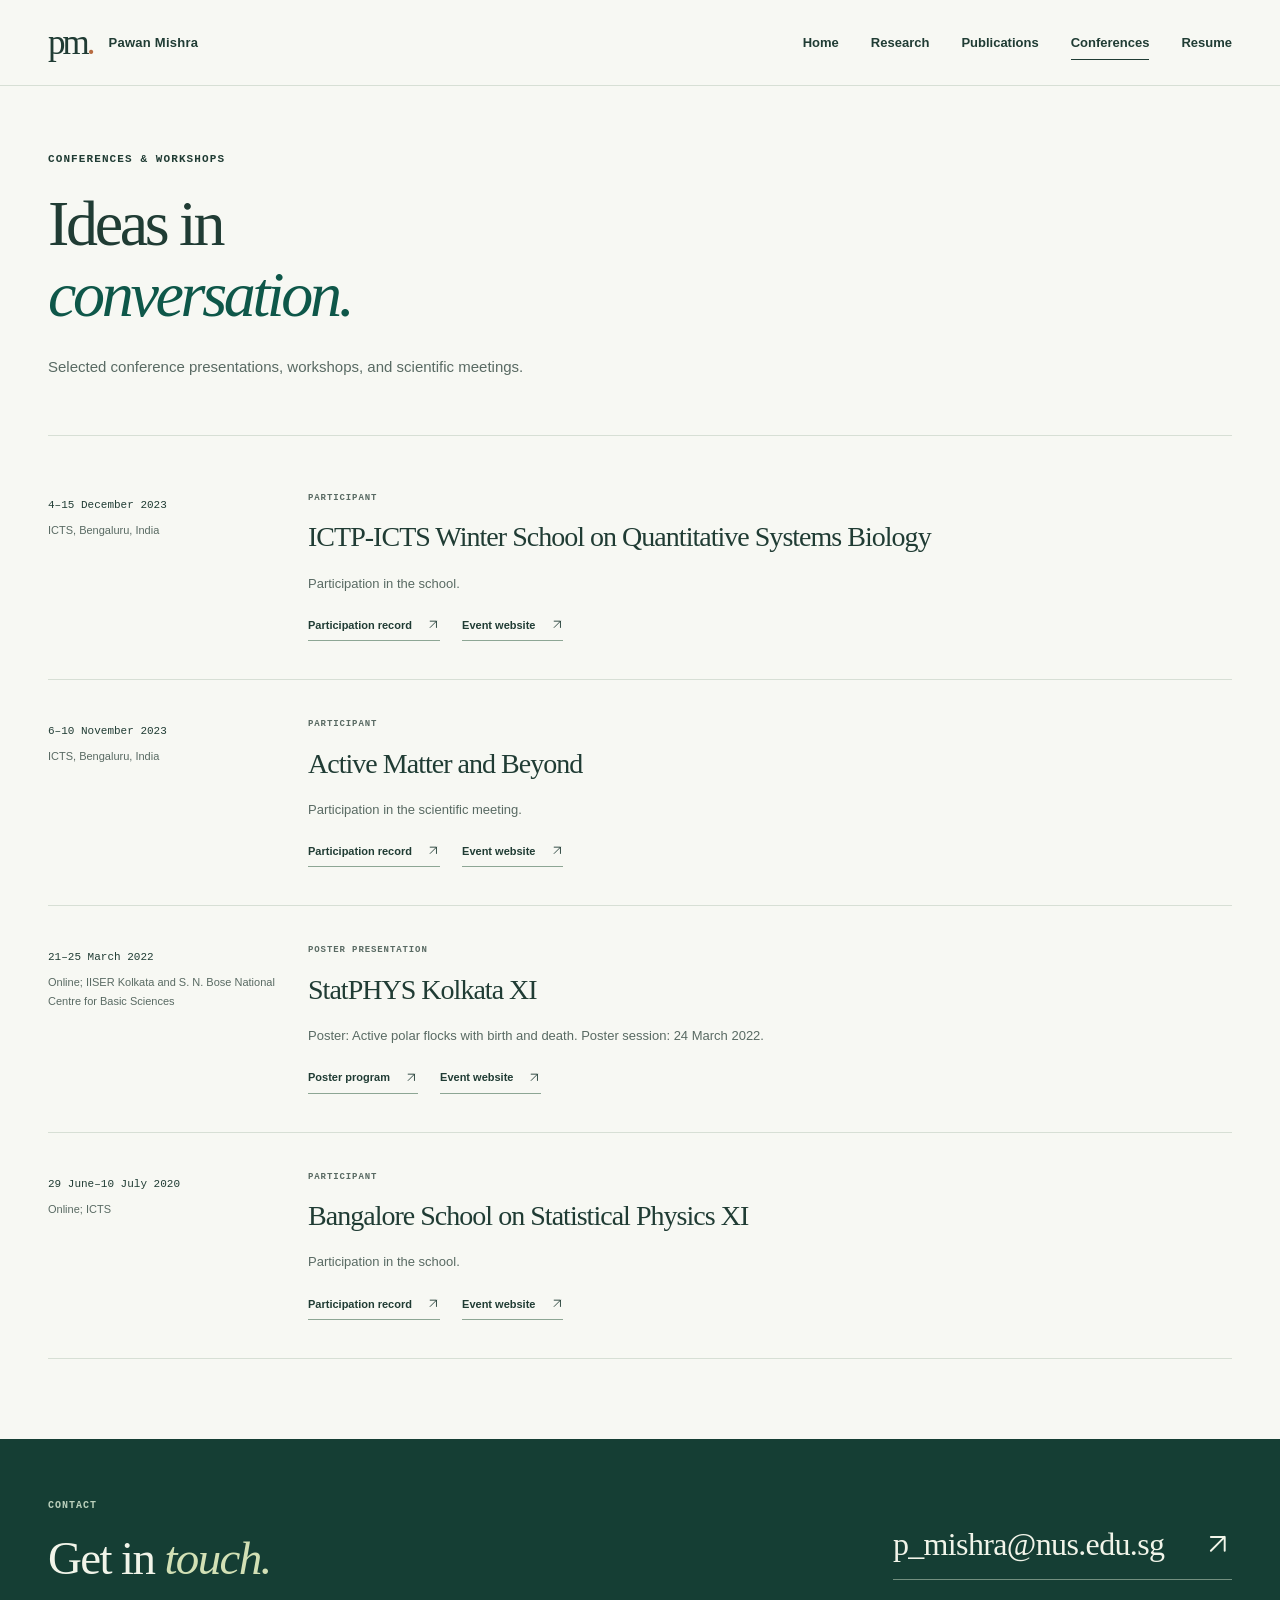
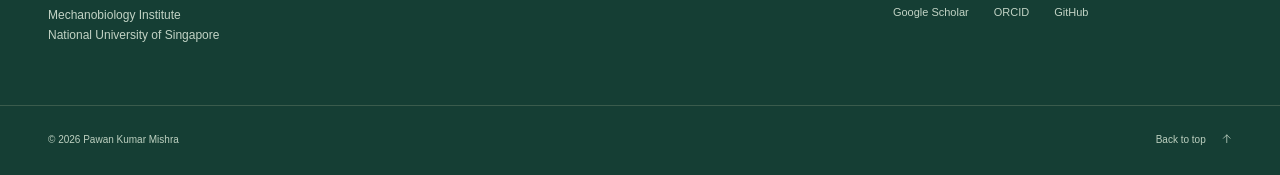
==== commit 850742c6: "Use portable SVG icons for navigation arrows" ====
--- a/conferences.html
+++ b/conferences.html
@@ -15,4 +15,4 @@
   <link rel="stylesheet" href="styles.css">
   <script src="script.js" defer></script>
 </head>
-<body class="" id="top"><a class="skip-link" href="#main">Skip to content</a><header class="site-header"><div class="container header-inner"><a class="wordmark" href="index.html" aria-label="Pawan Kumar Mishra, home"><span class="monogram" aria-hidden="true">pm<span>.</span></span><span class="wordmark-name">Pawan Mishra</span></a><nav aria-label="Main navigation"><a href="index.html">Home</a><a href="research.html">Research</a><a href="publications.html">Publications</a><a href="conferences.html" aria-current="page">Conferences</a><a href="resume.html">Resume</a></nav></div></header><main id="main"><section class="page-hero container"><div><p class="eyebrow">Conferences & workshops</p><h1>Ideas in<br> <em>conversation.</em></h1><p class="page-intro">Selected conference presentations, workshops, and scientific meetings.</p></div></section><section class="container conference-section" aria-label="Conferences and workshops"><article class="conference-item"><div class="conference-date"><span>4–15 December 2023</span><span>ICTS, Bengaluru, India</span></div><div><p class="eyebrow">Participant</p><h2>ICTP-ICTS Winter School on Quantitative Systems Biology</h2><p>Participation in the school.</p><a class="text-link" href="https://iitbhu.ac.in/contents/institute/dean/doaa/doc/annual_report_english_2023-24.pdf#page=318">Participation record <span aria-hidden="true">↗</span></a> <a class="text-link event-link" href="https://icts.res.in/program/QSB2023">Event website <span aria-hidden="true">↗</span></a></div></article><article class="conference-item"><div class="conference-date"><span>6–10 November 2023</span><span>ICTS, Bengaluru, India</span></div><div><p class="eyebrow">Participant</p><h2>Active Matter and Beyond</h2><p>Participation in the scientific meeting.</p><a class="text-link" href="https://iitbhu.ac.in/contents/institute/dean/doaa/doc/annual_report_english_2023-24.pdf#page=318">Participation record <span aria-hidden="true">↗</span></a> <a class="text-link event-link" href="https://www.icts.res.in/discussion-meeting/amab2023">Event website <span aria-hidden="true">↗</span></a></div></article><article class="conference-item"><div class="conference-date"><span>21–25 March 2022</span><span>Online; IISER Kolkata and S. N. Bose National Centre for Basic Sciences</span></div><div><p class="eyebrow">Poster presentation</p><h2>StatPHYS Kolkata XI</h2><p>Poster: Active polar flocks with birth and death. Poster session: 24 March 2022.</p><a class="text-link" href="https://sites.google.com/iiserkol.ac.in/statphys/program/posters">Poster program <span aria-hidden="true">↗</span></a> <a class="text-link event-link" href="https://sites.google.com/iiserkol.ac.in/statphys/home">Event website <span aria-hidden="true">↗</span></a></div></article><article class="conference-item"><div class="conference-date"><span>29 June–10 July 2020</span><span>Online; ICTS</span></div><div><p class="eyebrow">Participant</p><h2>Bangalore School on Statistical Physics XI</h2><p>Participation in the school.</p><a class="text-link" href="https://www.icts.res.in/event/page/20021">Participation record <span aria-hidden="true">↗</span></a> <a class="text-link event-link" href="https://www.icts.res.in/program/bssp2020">Event website <span aria-hidden="true">↗</span></a></div></article></section><section class="contact-section" id="contact" aria-labelledby="contact-heading"><div class="container contact-inner"><div><p class="eyebrow">Contact</p><h2 id="contact-heading">Get in <em>touch.</em></h2><p>Mechanobiology Institute<br> National University of Singapore</p></div><div class="contact-details"><a class="email-link" href="mailto:p_mishra@nus.edu.sg">p_mishra@nus.edu.sg <span aria-hidden="true">↗</span></a><div class="contact-profiles"><a href="https://scholar.google.com/citations?user=xkBQyVsAAAAJ&amp;hl=en">Google Scholar</a><a href="https://orcid.org/0000-0001-9460-7599">ORCID</a><a href="https://github.com/pawanresearch">GitHub</a></div></div></div></section></main><footer class="site-footer"><div class="container footer-inner"><p>© <span id="copyright-year">2026</span> Pawan Kumar Mishra</p><a href="#top">Back to top <span aria-hidden="true">↑</span></a></div></footer></body></html>+<body class="" id="top"><a class="skip-link" href="#main">Skip to content</a><header class="site-header"><div class="container header-inner"><a class="wordmark" href="index.html" aria-label="Pawan Kumar Mishra, home"><span class="monogram" aria-hidden="true">pm<span>.</span></span><span class="wordmark-name">Pawan Mishra</span></a><nav aria-label="Main navigation"><a href="index.html">Home</a><a href="research.html">Research</a><a href="publications.html">Publications</a><a href="conferences.html" aria-current="page">Conferences</a><a href="resume.html">Resume</a></nav></div></header><main id="main"><section class="page-hero container"><div><p class="eyebrow">Conferences & workshops</p><h1>Ideas in<br> <em>conversation.</em></h1><p class="page-intro">Selected conference presentations, workshops, and scientific meetings.</p></div></section><section class="container conference-section" aria-label="Conferences and workshops"><article class="conference-item"><div class="conference-date"><span>4–15 December 2023</span><span>ICTS, Bengaluru, India</span></div><div><p class="eyebrow">Participant</p><h2>ICTP-ICTS Winter School on Quantitative Systems Biology</h2><p>Participation in the school.</p><a class="text-link" href="https://iitbhu.ac.in/contents/institute/dean/doaa/doc/annual_report_english_2023-24.pdf#page=318">Participation record <span aria-hidden="true"><svg class="inline-arrow" viewBox="0 0 24 24" fill="none" stroke="currentColor" stroke-width="1.7" stroke-linecap="round" stroke-linejoin="round" aria-hidden="true"><path d="M6 18 18 6M6 6h12v12"/></svg></span></a> <a class="text-link event-link" href="https://icts.res.in/program/QSB2023">Event website <span aria-hidden="true"><svg class="inline-arrow" viewBox="0 0 24 24" fill="none" stroke="currentColor" stroke-width="1.7" stroke-linecap="round" stroke-linejoin="round" aria-hidden="true"><path d="M6 18 18 6M6 6h12v12"/></svg></span></a></div></article><article class="conference-item"><div class="conference-date"><span>6–10 November 2023</span><span>ICTS, Bengaluru, India</span></div><div><p class="eyebrow">Participant</p><h2>Active Matter and Beyond</h2><p>Participation in the scientific meeting.</p><a class="text-link" href="https://iitbhu.ac.in/contents/institute/dean/doaa/doc/annual_report_english_2023-24.pdf#page=318">Participation record <span aria-hidden="true"><svg class="inline-arrow" viewBox="0 0 24 24" fill="none" stroke="currentColor" stroke-width="1.7" stroke-linecap="round" stroke-linejoin="round" aria-hidden="true"><path d="M6 18 18 6M6 6h12v12"/></svg></span></a> <a class="text-link event-link" href="https://www.icts.res.in/discussion-meeting/amab2023">Event website <span aria-hidden="true"><svg class="inline-arrow" viewBox="0 0 24 24" fill="none" stroke="currentColor" stroke-width="1.7" stroke-linecap="round" stroke-linejoin="round" aria-hidden="true"><path d="M6 18 18 6M6 6h12v12"/></svg></span></a></div></article><article class="conference-item"><div class="conference-date"><span>21–25 March 2022</span><span>Online; IISER Kolkata and S. N. Bose National Centre for Basic Sciences</span></div><div><p class="eyebrow">Poster presentation</p><h2>StatPHYS Kolkata XI</h2><p>Poster: Active polar flocks with birth and death. Poster session: 24 March 2022.</p><a class="text-link" href="https://sites.google.com/iiserkol.ac.in/statphys/program/posters">Poster program <span aria-hidden="true"><svg class="inline-arrow" viewBox="0 0 24 24" fill="none" stroke="currentColor" stroke-width="1.7" stroke-linecap="round" stroke-linejoin="round" aria-hidden="true"><path d="M6 18 18 6M6 6h12v12"/></svg></span></a> <a class="text-link event-link" href="https://sites.google.com/iiserkol.ac.in/statphys/home">Event website <span aria-hidden="true"><svg class="inline-arrow" viewBox="0 0 24 24" fill="none" stroke="currentColor" stroke-width="1.7" stroke-linecap="round" stroke-linejoin="round" aria-hidden="true"><path d="M6 18 18 6M6 6h12v12"/></svg></span></a></div></article><article class="conference-item"><div class="conference-date"><span>29 June–10 July 2020</span><span>Online; ICTS</span></div><div><p class="eyebrow">Participant</p><h2>Bangalore School on Statistical Physics XI</h2><p>Participation in the school.</p><a class="text-link" href="https://www.icts.res.in/event/page/20021">Participation record <span aria-hidden="true"><svg class="inline-arrow" viewBox="0 0 24 24" fill="none" stroke="currentColor" stroke-width="1.7" stroke-linecap="round" stroke-linejoin="round" aria-hidden="true"><path d="M6 18 18 6M6 6h12v12"/></svg></span></a> <a class="text-link event-link" href="https://www.icts.res.in/program/bssp2020">Event website <span aria-hidden="true"><svg class="inline-arrow" viewBox="0 0 24 24" fill="none" stroke="currentColor" stroke-width="1.7" stroke-linecap="round" stroke-linejoin="round" aria-hidden="true"><path d="M6 18 18 6M6 6h12v12"/></svg></span></a></div></article></section><section class="contact-section" id="contact" aria-labelledby="contact-heading"><div class="container contact-inner"><div><p class="eyebrow">Contact</p><h2 id="contact-heading">Get in <em>touch.</em></h2><p>Mechanobiology Institute<br> National University of Singapore</p></div><div class="contact-details"><a class="email-link" href="mailto:p_mishra@nus.edu.sg">p_mishra@nus.edu.sg <span aria-hidden="true"><svg class="inline-arrow" viewBox="0 0 24 24" fill="none" stroke="currentColor" stroke-width="1.7" stroke-linecap="round" stroke-linejoin="round" aria-hidden="true"><path d="M6 18 18 6M6 6h12v12"/></svg></span></a><div class="contact-profiles"><a href="https://scholar.google.com/citations?user=xkBQyVsAAAAJ&amp;hl=en">Google Scholar</a><a href="https://orcid.org/0000-0001-9460-7599">ORCID</a><a href="https://github.com/pawanresearch">GitHub</a></div></div></div></section></main><footer class="site-footer"><div class="container footer-inner"><p>© <span id="copyright-year">2026</span> Pawan Kumar Mishra</p><a href="#top">Back to top <span aria-hidden="true"><svg class="inline-arrow" viewBox="0 0 24 24" fill="none" stroke="currentColor" stroke-width="1.7" stroke-linecap="round" stroke-linejoin="round" aria-hidden="true"><path d="M12 20V4M5 11l7-7 7 7"/></svg></span></a></div></footer></body></html>
--- a/styles.css
+++ b/styles.css
@@ -29,3 +29,6 @@
 @media(max-width:600px){.header-inner{grid-template-columns:1fr;gap:3px}.header-inner nav{justify-content:space-between}.particle-field{height:calc(100% - 80px)}.research-art figcaption{min-height:80px;align-items:center}.publications-callout,.wide-figure figcaption{display:block}.home-film h2 br{display:inline}.home-film h2 br::after{content:' '}}
 @media print{.site-header,.research-art{display:none!important}.publications-callout{display:flex}}
 @media(max-width:360px){.header-inner nav{flex-wrap:wrap;column-gap:14px;row-gap:0;justify-content:flex-start}.hero-actions{gap:7px}.button{padding-inline:12px}.art-caption-note{font-size:7px}.research-art figcaption>span:first-child{font-size:19px}.contact-profiles{gap:18px}.footer-inner{flex-wrap:wrap;padding-block:14px;gap:9px}}
+
+/* SVG arrows avoid reliance on platform-specific symbol fonts. */
+.inline-arrow{display:inline-block;width:1.15em;height:1.15em;vertical-align:-.18em;flex-shrink:0}.button .inline-arrow{width:1.3em;height:1.3em}
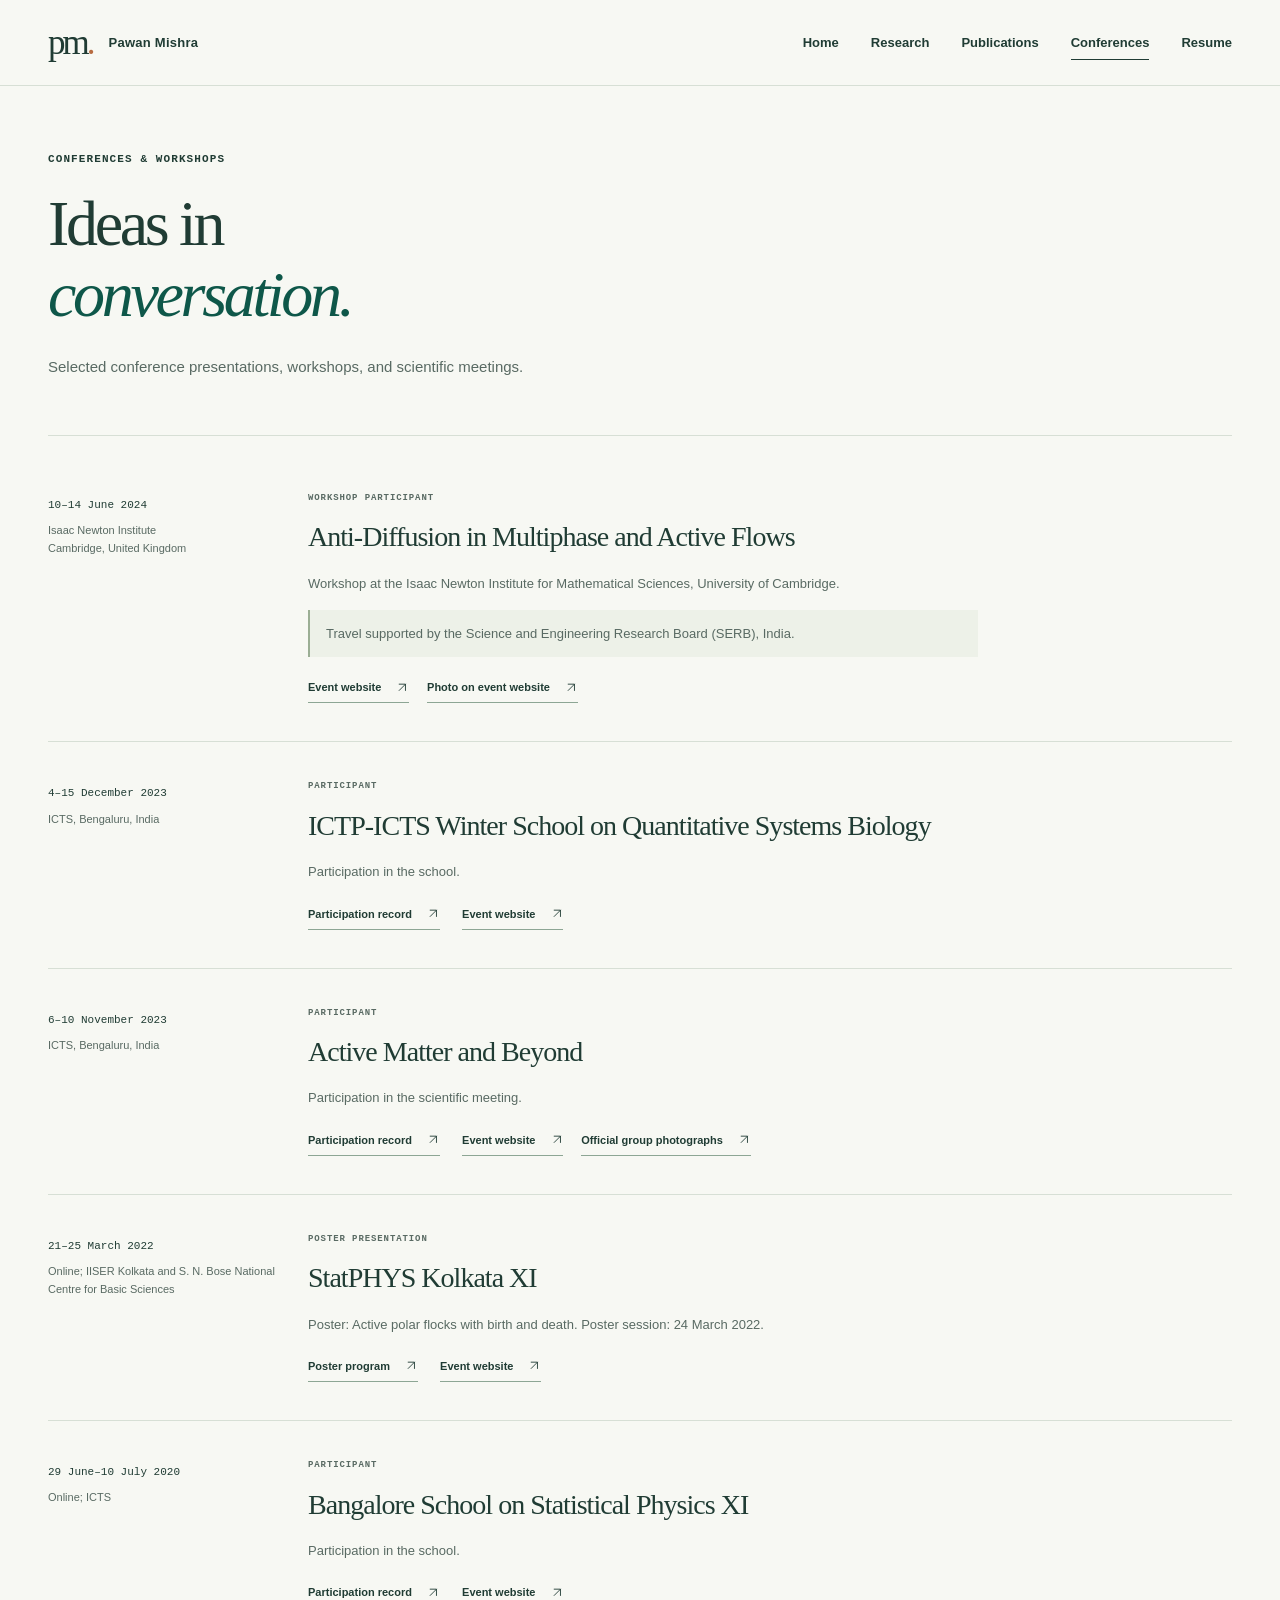
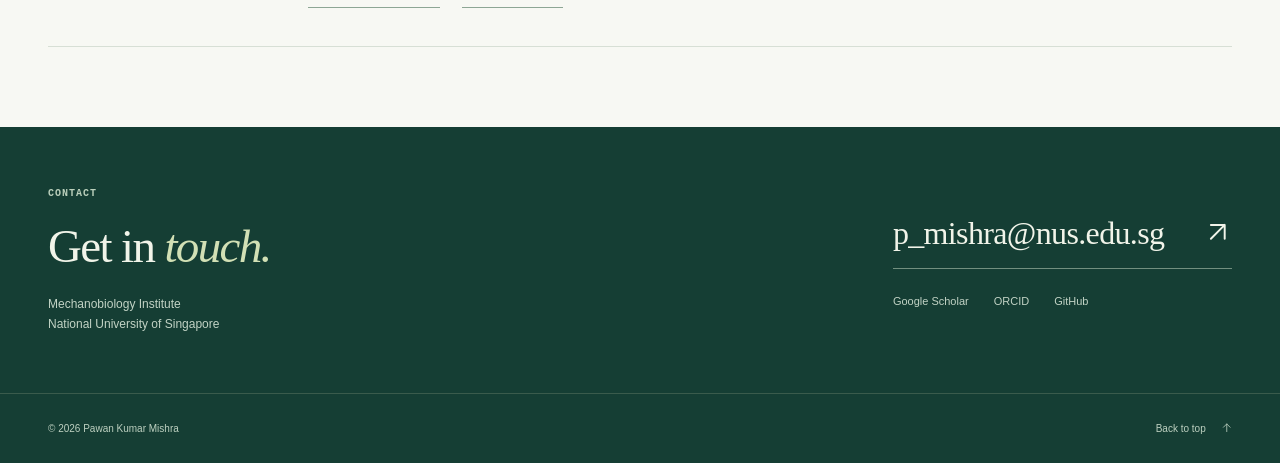
==== commit 235ab0dd: "Add Cambridge workshop, SERB travel support, and official photo links" ====
--- a/conferences.html
+++ b/conferences.html
@@ -12,7 +12,7 @@
   <title>Conferences | Pawan Kumar Mishra</title>
   <link rel="canonical" href="https://pawanresearch.github.io/pawan-portfolio/conferences.html">
   <link rel="icon" href="favicon.svg" type="image/svg+xml">
-  <link rel="stylesheet" href="styles.css">
+  <link rel="stylesheet" href="styles.css?v=20261004-4">
   <script src="script.js" defer></script>
 </head>
-<body class="" id="top"><a class="skip-link" href="#main">Skip to content</a><header class="site-header"><div class="container header-inner"><a class="wordmark" href="index.html" aria-label="Pawan Kumar Mishra, home"><span class="monogram" aria-hidden="true">pm<span>.</span></span><span class="wordmark-name">Pawan Mishra</span></a><nav aria-label="Main navigation"><a href="index.html">Home</a><a href="research.html">Research</a><a href="publications.html">Publications</a><a href="conferences.html" aria-current="page">Conferences</a><a href="resume.html">Resume</a></nav></div></header><main id="main"><section class="page-hero container"><div><p class="eyebrow">Conferences & workshops</p><h1>Ideas in<br> <em>conversation.</em></h1><p class="page-intro">Selected conference presentations, workshops, and scientific meetings.</p></div></section><section class="container conference-section" aria-label="Conferences and workshops"><article class="conference-item"><div class="conference-date"><span>4–15 December 2023</span><span>ICTS, Bengaluru, India</span></div><div><p class="eyebrow">Participant</p><h2>ICTP-ICTS Winter School on Quantitative Systems Biology</h2><p>Participation in the school.</p><a class="text-link" href="https://iitbhu.ac.in/contents/institute/dean/doaa/doc/annual_report_english_2023-24.pdf#page=318">Participation record <span aria-hidden="true"><svg class="inline-arrow" viewBox="0 0 24 24" fill="none" stroke="currentColor" stroke-width="1.7" stroke-linecap="round" stroke-linejoin="round" aria-hidden="true"><path d="M6 18 18 6M6 6h12v12"/></svg></span></a> <a class="text-link event-link" href="https://icts.res.in/program/QSB2023">Event website <span aria-hidden="true"><svg class="inline-arrow" viewBox="0 0 24 24" fill="none" stroke="currentColor" stroke-width="1.7" stroke-linecap="round" stroke-linejoin="round" aria-hidden="true"><path d="M6 18 18 6M6 6h12v12"/></svg></span></a></div></article><article class="conference-item"><div class="conference-date"><span>6–10 November 2023</span><span>ICTS, Bengaluru, India</span></div><div><p class="eyebrow">Participant</p><h2>Active Matter and Beyond</h2><p>Participation in the scientific meeting.</p><a class="text-link" href="https://iitbhu.ac.in/contents/institute/dean/doaa/doc/annual_report_english_2023-24.pdf#page=318">Participation record <span aria-hidden="true"><svg class="inline-arrow" viewBox="0 0 24 24" fill="none" stroke="currentColor" stroke-width="1.7" stroke-linecap="round" stroke-linejoin="round" aria-hidden="true"><path d="M6 18 18 6M6 6h12v12"/></svg></span></a> <a class="text-link event-link" href="https://www.icts.res.in/discussion-meeting/amab2023">Event website <span aria-hidden="true"><svg class="inline-arrow" viewBox="0 0 24 24" fill="none" stroke="currentColor" stroke-width="1.7" stroke-linecap="round" stroke-linejoin="round" aria-hidden="true"><path d="M6 18 18 6M6 6h12v12"/></svg></span></a></div></article><article class="conference-item"><div class="conference-date"><span>21–25 March 2022</span><span>Online; IISER Kolkata and S. N. Bose National Centre for Basic Sciences</span></div><div><p class="eyebrow">Poster presentation</p><h2>StatPHYS Kolkata XI</h2><p>Poster: Active polar flocks with birth and death. Poster session: 24 March 2022.</p><a class="text-link" href="https://sites.google.com/iiserkol.ac.in/statphys/program/posters">Poster program <span aria-hidden="true"><svg class="inline-arrow" viewBox="0 0 24 24" fill="none" stroke="currentColor" stroke-width="1.7" stroke-linecap="round" stroke-linejoin="round" aria-hidden="true"><path d="M6 18 18 6M6 6h12v12"/></svg></span></a> <a class="text-link event-link" href="https://sites.google.com/iiserkol.ac.in/statphys/home">Event website <span aria-hidden="true"><svg class="inline-arrow" viewBox="0 0 24 24" fill="none" stroke="currentColor" stroke-width="1.7" stroke-linecap="round" stroke-linejoin="round" aria-hidden="true"><path d="M6 18 18 6M6 6h12v12"/></svg></span></a></div></article><article class="conference-item"><div class="conference-date"><span>29 June–10 July 2020</span><span>Online; ICTS</span></div><div><p class="eyebrow">Participant</p><h2>Bangalore School on Statistical Physics XI</h2><p>Participation in the school.</p><a class="text-link" href="https://www.icts.res.in/event/page/20021">Participation record <span aria-hidden="true"><svg class="inline-arrow" viewBox="0 0 24 24" fill="none" stroke="currentColor" stroke-width="1.7" stroke-linecap="round" stroke-linejoin="round" aria-hidden="true"><path d="M6 18 18 6M6 6h12v12"/></svg></span></a> <a class="text-link event-link" href="https://www.icts.res.in/program/bssp2020">Event website <span aria-hidden="true"><svg class="inline-arrow" viewBox="0 0 24 24" fill="none" stroke="currentColor" stroke-width="1.7" stroke-linecap="round" stroke-linejoin="round" aria-hidden="true"><path d="M6 18 18 6M6 6h12v12"/></svg></span></a></div></article></section><section class="contact-section" id="contact" aria-labelledby="contact-heading"><div class="container contact-inner"><div><p class="eyebrow">Contact</p><h2 id="contact-heading">Get in <em>touch.</em></h2><p>Mechanobiology Institute<br> National University of Singapore</p></div><div class="contact-details"><a class="email-link" href="mailto:p_mishra@nus.edu.sg">p_mishra@nus.edu.sg <span aria-hidden="true"><svg class="inline-arrow" viewBox="0 0 24 24" fill="none" stroke="currentColor" stroke-width="1.7" stroke-linecap="round" stroke-linejoin="round" aria-hidden="true"><path d="M6 18 18 6M6 6h12v12"/></svg></span></a><div class="contact-profiles"><a href="https://scholar.google.com/citations?user=xkBQyVsAAAAJ&amp;hl=en">Google Scholar</a><a href="https://orcid.org/0000-0001-9460-7599">ORCID</a><a href="https://github.com/pawanresearch">GitHub</a></div></div></div></section></main><footer class="site-footer"><div class="container footer-inner"><p>© <span id="copyright-year">2026</span> Pawan Kumar Mishra</p><a href="#top">Back to top <span aria-hidden="true"><svg class="inline-arrow" viewBox="0 0 24 24" fill="none" stroke="currentColor" stroke-width="1.7" stroke-linecap="round" stroke-linejoin="round" aria-hidden="true"><path d="M12 20V4M5 11l7-7 7 7"/></svg></span></a></div></footer></body></html>+<body class="" id="top"><a class="skip-link" href="#main">Skip to content</a><header class="site-header"><div class="container header-inner"><a class="wordmark" href="index.html" aria-label="Pawan Kumar Mishra, home"><span class="monogram" aria-hidden="true">pm<span>.</span></span><span class="wordmark-name">Pawan Mishra</span></a><nav aria-label="Main navigation"><a href="index.html">Home</a><a href="research.html">Research</a><a href="publications.html">Publications</a><a href="conferences.html" aria-current="page">Conferences</a><a href="resume.html">Resume</a></nav></div></header><main id="main"><section class="page-hero container"><div><p class="eyebrow">Conferences & workshops</p><h1>Ideas in<br> <em>conversation.</em></h1><p class="page-intro">Selected conference presentations, workshops, and scientific meetings.</p></div></section><section class="container conference-section" aria-label="Conferences and workshops"><article class="conference-item" id="adiw04-2024"><div class="conference-date"><span>10–14 June 2024</span><span>Isaac Newton Institute<br> Cambridge, United Kingdom</span></div><div><p class="eyebrow">Workshop participant</p><h2>Anti-Diffusion in Multiphase and Active Flows</h2><p>Workshop at the Isaac Newton Institute for Mathematical Sciences, University of Cambridge.</p><p class="conference-support">Travel supported by the Science and Engineering Research Board (SERB), India.</p><a class="text-link" href="https://www.newton.ac.uk/event/adiw04/" target="_blank" rel="noopener noreferrer">Event website <span aria-hidden="true"><svg class="inline-arrow" width="14" height="14" viewBox="0 0 24 24" fill="none" stroke="currentColor" stroke-width="1.7" stroke-linecap="round" stroke-linejoin="round" aria-hidden="true"><path d="M6 18 18 6M6 6h12v12"/></svg></span><span class="sr-only"> (opens in a new tab)</span></a><a class="text-link event-link" href="https://www.newton.ac.uk/event/adiw04/#coverimage-2" target="_blank" rel="noopener noreferrer">Photo on event website <span aria-hidden="true"><svg class="inline-arrow" width="14" height="14" viewBox="0 0 24 24" fill="none" stroke="currentColor" stroke-width="1.7" stroke-linecap="round" stroke-linejoin="round" aria-hidden="true"><path d="M6 18 18 6M6 6h12v12"/></svg></span><span class="sr-only"> (opens in a new tab)</span></a></div></article><article class="conference-item"><div class="conference-date"><span>4–15 December 2023</span><span>ICTS, Bengaluru, India</span></div><div><p class="eyebrow">Participant</p><h2>ICTP-ICTS Winter School on Quantitative Systems Biology</h2><p>Participation in the school.</p><a class="text-link" href="https://iitbhu.ac.in/contents/institute/dean/doaa/doc/annual_report_english_2023-24.pdf#page=318" target="_blank" rel="noopener noreferrer">Participation record <span aria-hidden="true"><svg class="inline-arrow" width="14" height="14" viewBox="0 0 24 24" fill="none" stroke="currentColor" stroke-width="1.7" stroke-linecap="round" stroke-linejoin="round" aria-hidden="true"><path d="M6 18 18 6M6 6h12v12"/></svg></span><span class="sr-only"> (opens in a new tab)</span></a> <a class="text-link event-link" href="https://icts.res.in/program/QSB2023" target="_blank" rel="noopener noreferrer">Event website <span aria-hidden="true"><svg class="inline-arrow" width="14" height="14" viewBox="0 0 24 24" fill="none" stroke="currentColor" stroke-width="1.7" stroke-linecap="round" stroke-linejoin="round" aria-hidden="true"><path d="M6 18 18 6M6 6h12v12"/></svg></span><span class="sr-only"> (opens in a new tab)</span></a></div></article><article class="conference-item" id="amab-2023"><div class="conference-date"><span>6–10 November 2023</span><span>ICTS, Bengaluru, India</span></div><div><p class="eyebrow">Participant</p><h2>Active Matter and Beyond</h2><p>Participation in the scientific meeting.</p><a class="text-link" href="https://iitbhu.ac.in/contents/institute/dean/doaa/doc/annual_report_english_2023-24.pdf#page=318" target="_blank" rel="noopener noreferrer">Participation record <span aria-hidden="true"><svg class="inline-arrow" width="14" height="14" viewBox="0 0 24 24" fill="none" stroke="currentColor" stroke-width="1.7" stroke-linecap="round" stroke-linejoin="round" aria-hidden="true"><path d="M6 18 18 6M6 6h12v12"/></svg></span><span class="sr-only"> (opens in a new tab)</span></a> <a class="text-link event-link" href="https://www.icts.res.in/discussion-meeting/amab2023" target="_blank" rel="noopener noreferrer">Event website <span aria-hidden="true"><svg class="inline-arrow" width="14" height="14" viewBox="0 0 24 24" fill="none" stroke="currentColor" stroke-width="1.7" stroke-linecap="round" stroke-linejoin="round" aria-hidden="true"><path d="M6 18 18 6M6 6h12v12"/></svg></span><span class="sr-only"> (opens in a new tab)</span></a><a class="text-link event-link" href="https://www.icts.res.in/discussion-meeting/amab2023/gallery" target="_blank" rel="noopener noreferrer">Official group photographs <span aria-hidden="true"><svg class="inline-arrow" width="14" height="14" viewBox="0 0 24 24" fill="none" stroke="currentColor" stroke-width="1.7" stroke-linecap="round" stroke-linejoin="round" aria-hidden="true"><path d="M6 18 18 6M6 6h12v12"/></svg></span><span class="sr-only"> (opens in a new tab)</span></a></div></article><article class="conference-item"><div class="conference-date"><span>21–25 March 2022</span><span>Online; IISER Kolkata and S. N. Bose National Centre for Basic Sciences</span></div><div><p class="eyebrow">Poster presentation</p><h2>StatPHYS Kolkata XI</h2><p>Poster: Active polar flocks with birth and death. Poster session: 24 March 2022.</p><a class="text-link" href="https://sites.google.com/iiserkol.ac.in/statphys/program/posters" target="_blank" rel="noopener noreferrer">Poster program <span aria-hidden="true"><svg class="inline-arrow" width="14" height="14" viewBox="0 0 24 24" fill="none" stroke="currentColor" stroke-width="1.7" stroke-linecap="round" stroke-linejoin="round" aria-hidden="true"><path d="M6 18 18 6M6 6h12v12"/></svg></span><span class="sr-only"> (opens in a new tab)</span></a> <a class="text-link event-link" href="https://sites.google.com/iiserkol.ac.in/statphys/home" target="_blank" rel="noopener noreferrer">Event website <span aria-hidden="true"><svg class="inline-arrow" width="14" height="14" viewBox="0 0 24 24" fill="none" stroke="currentColor" stroke-width="1.7" stroke-linecap="round" stroke-linejoin="round" aria-hidden="true"><path d="M6 18 18 6M6 6h12v12"/></svg></span><span class="sr-only"> (opens in a new tab)</span></a></div></article><article class="conference-item"><div class="conference-date"><span>29 June–10 July 2020</span><span>Online; ICTS</span></div><div><p class="eyebrow">Participant</p><h2>Bangalore School on Statistical Physics XI</h2><p>Participation in the school.</p><a class="text-link" href="https://www.icts.res.in/event/page/20021" target="_blank" rel="noopener noreferrer">Participation record <span aria-hidden="true"><svg class="inline-arrow" width="14" height="14" viewBox="0 0 24 24" fill="none" stroke="currentColor" stroke-width="1.7" stroke-linecap="round" stroke-linejoin="round" aria-hidden="true"><path d="M6 18 18 6M6 6h12v12"/></svg></span><span class="sr-only"> (opens in a new tab)</span></a> <a class="text-link event-link" href="https://www.icts.res.in/program/bssp2020" target="_blank" rel="noopener noreferrer">Event website <span aria-hidden="true"><svg class="inline-arrow" width="14" height="14" viewBox="0 0 24 24" fill="none" stroke="currentColor" stroke-width="1.7" stroke-linecap="round" stroke-linejoin="round" aria-hidden="true"><path d="M6 18 18 6M6 6h12v12"/></svg></span><span class="sr-only"> (opens in a new tab)</span></a></div></article></section><section class="contact-section" id="contact" aria-labelledby="contact-heading"><div class="container contact-inner"><div><p class="eyebrow">Contact</p><h2 id="contact-heading">Get in <em>touch.</em></h2><p>Mechanobiology Institute<br> National University of Singapore</p></div><div class="contact-details"><a class="email-link" href="mailto:p_mishra@nus.edu.sg">p_mishra@nus.edu.sg <span aria-hidden="true"><svg class="inline-arrow" width="14" height="14" viewBox="0 0 24 24" fill="none" stroke="currentColor" stroke-width="1.7" stroke-linecap="round" stroke-linejoin="round" aria-hidden="true"><path d="M6 18 18 6M6 6h12v12"/></svg></span></a><div class="contact-profiles"><a href="https://scholar.google.com/citations?user=xkBQyVsAAAAJ&amp;hl=en" target="_blank" rel="noopener noreferrer">Google Scholar<span class="sr-only"> (opens in a new tab)</span></a><a href="https://orcid.org/0000-0001-9460-7599" target="_blank" rel="noopener noreferrer">ORCID<span class="sr-only"> (opens in a new tab)</span></a><a href="https://github.com/pawanresearch" target="_blank" rel="noopener noreferrer">GitHub<span class="sr-only"> (opens in a new tab)</span></a></div></div></div></section></main><footer class="site-footer"><div class="container footer-inner"><p>© <span id="copyright-year">2026</span> Pawan Kumar Mishra</p><a href="#top">Back to top <span aria-hidden="true"><svg class="inline-arrow" width="14" height="14" viewBox="0 0 24 24" fill="none" stroke="currentColor" stroke-width="1.7" stroke-linecap="round" stroke-linejoin="round" aria-hidden="true"><path d="M12 20V4M5 11l7-7 7 7"/></svg></span></a></div></footer></body></html>
--- a/styles.css
+++ b/styles.css
@@ -32,3 +32,13 @@
 
 /* SVG arrows avoid reliance on platform-specific symbol fonts. */
 .inline-arrow{display:inline-block;width:1.15em;height:1.15em;vertical-align:-.18em;flex-shrink:0}.button .inline-arrow{width:1.3em;height:1.3em}
+
+/* Announce external-link behavior without changing the visual layout. */
+.sr-only{position:absolute;width:1px;height:1px;padding:0;margin:-1px;overflow:hidden;clip:rect(0,0,0,0);white-space:nowrap;border:0}
+
+/* Conference participation and travel support. */
+.conference-item .conference-support{padding:12px 16px;border-left:2px solid #9bae94;background:var(--soft);font-size:12px;max-width:670px}.resume-meetings{border-top:1px solid var(--line)}.resume-meeting{margin-left:260px;max-width:740px}.resume-meeting h3{font-family:var(--serif);font-size:25px;font-weight:400;letter-spacing:-.02em;line-height:1.4;margin:0 0 13px}.resume-event-title{text-decoration:none}.resume-meeting p{font-size:12px;line-height:1.8;color:var(--muted);margin:12px 0}.resume-meeting .text-link{display:inline-block;margin-top:7px}
+@media(max-width:1100px){.resume-meeting{margin-left:206px}}
+@media(max-width:800px){.resume-meeting{margin-left:0}}
+@media(max-width:600px){.conference-item .conference-support{font-size:11px;padding:11px 13px}.resume-meeting h3{font-size:24px}.resume-meeting p{font-size:11px}}
+@media print{.resume-meetings{break-inside:avoid}.resume-meeting{margin-left:0}.resume-meeting h3{font-size:11pt;margin-bottom:2mm}.resume-meeting p{font-size:8pt;margin:1.5mm 0;line-height:1.5}.resume-meeting .text-link{display:none}.conference-item .conference-support{font-size:8pt;padding:2mm}}
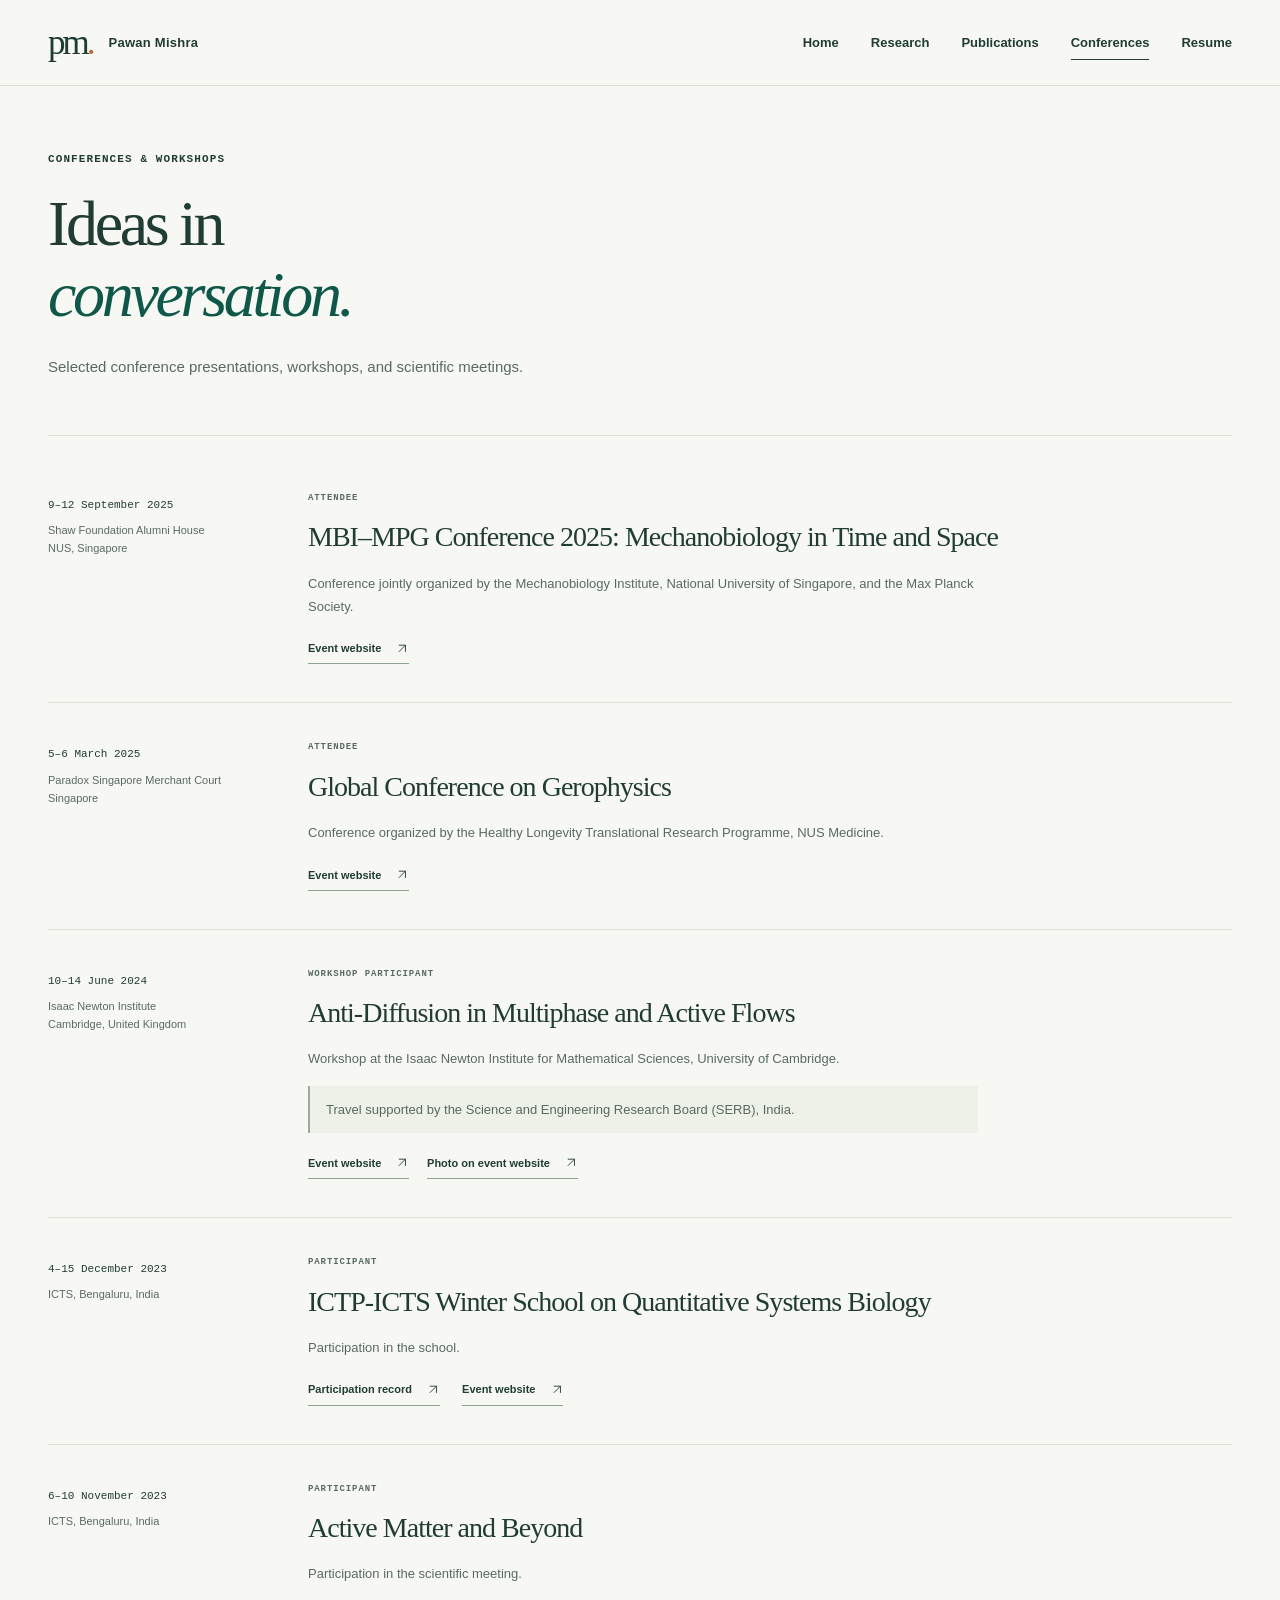
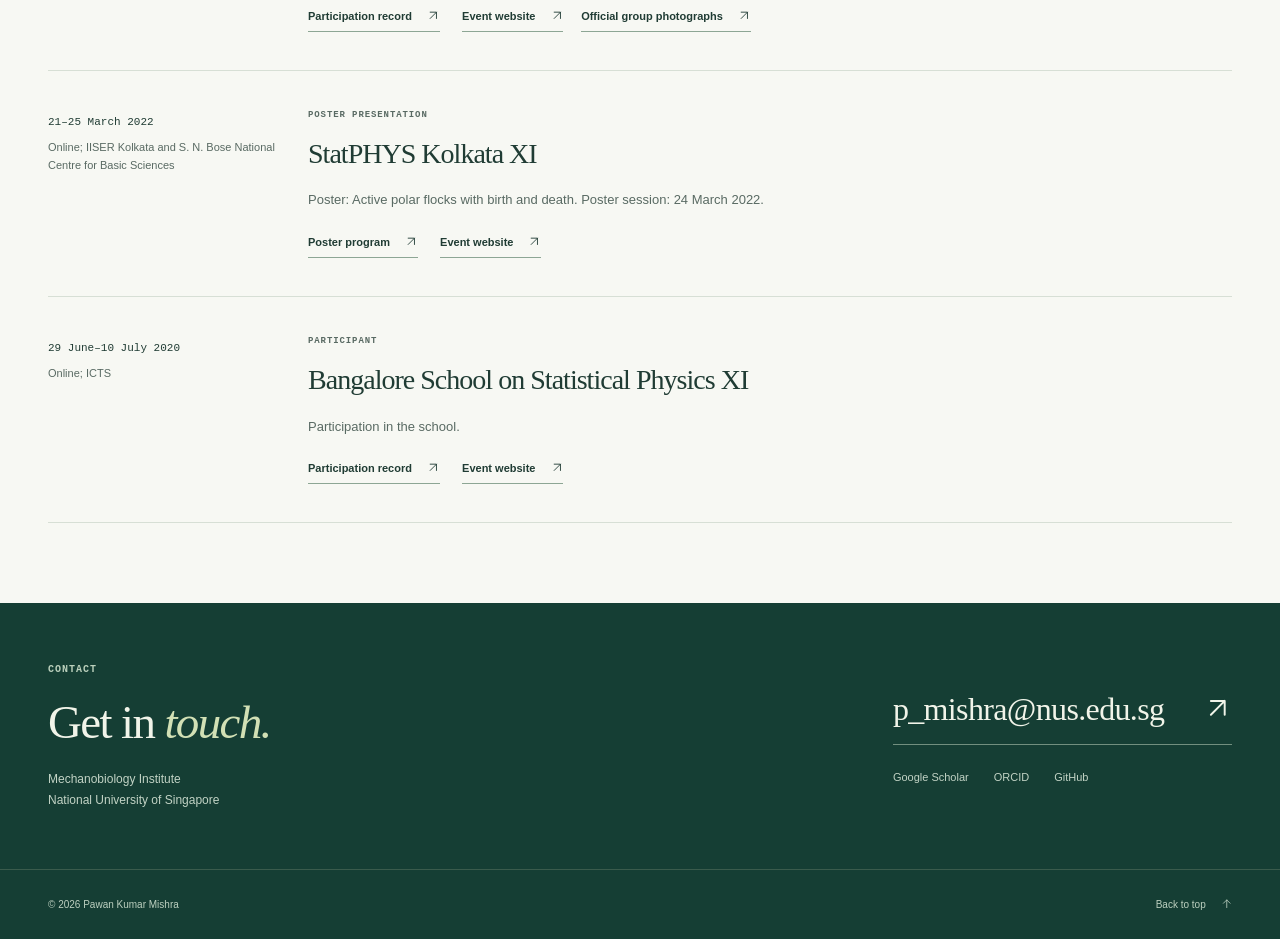
==== commit 25a14767: "Add confirmed 2025 MBI-MPG and Gerophysics conference attendance" ====
--- a/conferences.html
+++ b/conferences.html
@@ -12,7 +12,7 @@
   <title>Conferences | Pawan Kumar Mishra</title>
   <link rel="canonical" href="https://pawanresearch.github.io/pawan-portfolio/conferences.html">
   <link rel="icon" href="favicon.svg" type="image/svg+xml">
-  <link rel="stylesheet" href="styles.css?v=20261004-4">
+  <link rel="stylesheet" href="styles.css?v=20261004-5">
   <script src="script.js" defer></script>
 </head>
-<body class="" id="top"><a class="skip-link" href="#main">Skip to content</a><header class="site-header"><div class="container header-inner"><a class="wordmark" href="index.html" aria-label="Pawan Kumar Mishra, home"><span class="monogram" aria-hidden="true">pm<span>.</span></span><span class="wordmark-name">Pawan Mishra</span></a><nav aria-label="Main navigation"><a href="index.html">Home</a><a href="research.html">Research</a><a href="publications.html">Publications</a><a href="conferences.html" aria-current="page">Conferences</a><a href="resume.html">Resume</a></nav></div></header><main id="main"><section class="page-hero container"><div><p class="eyebrow">Conferences & workshops</p><h1>Ideas in<br> <em>conversation.</em></h1><p class="page-intro">Selected conference presentations, workshops, and scientific meetings.</p></div></section><section class="container conference-section" aria-label="Conferences and workshops"><article class="conference-item" id="adiw04-2024"><div class="conference-date"><span>10–14 June 2024</span><span>Isaac Newton Institute<br> Cambridge, United Kingdom</span></div><div><p class="eyebrow">Workshop participant</p><h2>Anti-Diffusion in Multiphase and Active Flows</h2><p>Workshop at the Isaac Newton Institute for Mathematical Sciences, University of Cambridge.</p><p class="conference-support">Travel supported by the Science and Engineering Research Board (SERB), India.</p><a class="text-link" href="https://www.newton.ac.uk/event/adiw04/" target="_blank" rel="noopener noreferrer">Event website <span aria-hidden="true"><svg class="inline-arrow" width="14" height="14" viewBox="0 0 24 24" fill="none" stroke="currentColor" stroke-width="1.7" stroke-linecap="round" stroke-linejoin="round" aria-hidden="true"><path d="M6 18 18 6M6 6h12v12"/></svg></span><span class="sr-only"> (opens in a new tab)</span></a><a class="text-link event-link" href="https://www.newton.ac.uk/event/adiw04/#coverimage-2" target="_blank" rel="noopener noreferrer">Photo on event website <span aria-hidden="true"><svg class="inline-arrow" width="14" height="14" viewBox="0 0 24 24" fill="none" stroke="currentColor" stroke-width="1.7" stroke-linecap="round" stroke-linejoin="round" aria-hidden="true"><path d="M6 18 18 6M6 6h12v12"/></svg></span><span class="sr-only"> (opens in a new tab)</span></a></div></article><article class="conference-item"><div class="conference-date"><span>4–15 December 2023</span><span>ICTS, Bengaluru, India</span></div><div><p class="eyebrow">Participant</p><h2>ICTP-ICTS Winter School on Quantitative Systems Biology</h2><p>Participation in the school.</p><a class="text-link" href="https://iitbhu.ac.in/contents/institute/dean/doaa/doc/annual_report_english_2023-24.pdf#page=318" target="_blank" rel="noopener noreferrer">Participation record <span aria-hidden="true"><svg class="inline-arrow" width="14" height="14" viewBox="0 0 24 24" fill="none" stroke="currentColor" stroke-width="1.7" stroke-linecap="round" stroke-linejoin="round" aria-hidden="true"><path d="M6 18 18 6M6 6h12v12"/></svg></span><span class="sr-only"> (opens in a new tab)</span></a> <a class="text-link event-link" href="https://icts.res.in/program/QSB2023" target="_blank" rel="noopener noreferrer">Event website <span aria-hidden="true"><svg class="inline-arrow" width="14" height="14" viewBox="0 0 24 24" fill="none" stroke="currentColor" stroke-width="1.7" stroke-linecap="round" stroke-linejoin="round" aria-hidden="true"><path d="M6 18 18 6M6 6h12v12"/></svg></span><span class="sr-only"> (opens in a new tab)</span></a></div></article><article class="conference-item" id="amab-2023"><div class="conference-date"><span>6–10 November 2023</span><span>ICTS, Bengaluru, India</span></div><div><p class="eyebrow">Participant</p><h2>Active Matter and Beyond</h2><p>Participation in the scientific meeting.</p><a class="text-link" href="https://iitbhu.ac.in/contents/institute/dean/doaa/doc/annual_report_english_2023-24.pdf#page=318" target="_blank" rel="noopener noreferrer">Participation record <span aria-hidden="true"><svg class="inline-arrow" width="14" height="14" viewBox="0 0 24 24" fill="none" stroke="currentColor" stroke-width="1.7" stroke-linecap="round" stroke-linejoin="round" aria-hidden="true"><path d="M6 18 18 6M6 6h12v12"/></svg></span><span class="sr-only"> (opens in a new tab)</span></a> <a class="text-link event-link" href="https://www.icts.res.in/discussion-meeting/amab2023" target="_blank" rel="noopener noreferrer">Event website <span aria-hidden="true"><svg class="inline-arrow" width="14" height="14" viewBox="0 0 24 24" fill="none" stroke="currentColor" stroke-width="1.7" stroke-linecap="round" stroke-linejoin="round" aria-hidden="true"><path d="M6 18 18 6M6 6h12v12"/></svg></span><span class="sr-only"> (opens in a new tab)</span></a><a class="text-link event-link" href="https://www.icts.res.in/discussion-meeting/amab2023/gallery" target="_blank" rel="noopener noreferrer">Official group photographs <span aria-hidden="true"><svg class="inline-arrow" width="14" height="14" viewBox="0 0 24 24" fill="none" stroke="currentColor" stroke-width="1.7" stroke-linecap="round" stroke-linejoin="round" aria-hidden="true"><path d="M6 18 18 6M6 6h12v12"/></svg></span><span class="sr-only"> (opens in a new tab)</span></a></div></article><article class="conference-item"><div class="conference-date"><span>21–25 March 2022</span><span>Online; IISER Kolkata and S. N. Bose National Centre for Basic Sciences</span></div><div><p class="eyebrow">Poster presentation</p><h2>StatPHYS Kolkata XI</h2><p>Poster: Active polar flocks with birth and death. Poster session: 24 March 2022.</p><a class="text-link" href="https://sites.google.com/iiserkol.ac.in/statphys/program/posters" target="_blank" rel="noopener noreferrer">Poster program <span aria-hidden="true"><svg class="inline-arrow" width="14" height="14" viewBox="0 0 24 24" fill="none" stroke="currentColor" stroke-width="1.7" stroke-linecap="round" stroke-linejoin="round" aria-hidden="true"><path d="M6 18 18 6M6 6h12v12"/></svg></span><span class="sr-only"> (opens in a new tab)</span></a> <a class="text-link event-link" href="https://sites.google.com/iiserkol.ac.in/statphys/home" target="_blank" rel="noopener noreferrer">Event website <span aria-hidden="true"><svg class="inline-arrow" width="14" height="14" viewBox="0 0 24 24" fill="none" stroke="currentColor" stroke-width="1.7" stroke-linecap="round" stroke-linejoin="round" aria-hidden="true"><path d="M6 18 18 6M6 6h12v12"/></svg></span><span class="sr-only"> (opens in a new tab)</span></a></div></article><article class="conference-item"><div class="conference-date"><span>29 June–10 July 2020</span><span>Online; ICTS</span></div><div><p class="eyebrow">Participant</p><h2>Bangalore School on Statistical Physics XI</h2><p>Participation in the school.</p><a class="text-link" href="https://www.icts.res.in/event/page/20021" target="_blank" rel="noopener noreferrer">Participation record <span aria-hidden="true"><svg class="inline-arrow" width="14" height="14" viewBox="0 0 24 24" fill="none" stroke="currentColor" stroke-width="1.7" stroke-linecap="round" stroke-linejoin="round" aria-hidden="true"><path d="M6 18 18 6M6 6h12v12"/></svg></span><span class="sr-only"> (opens in a new tab)</span></a> <a class="text-link event-link" href="https://www.icts.res.in/program/bssp2020" target="_blank" rel="noopener noreferrer">Event website <span aria-hidden="true"><svg class="inline-arrow" width="14" height="14" viewBox="0 0 24 24" fill="none" stroke="currentColor" stroke-width="1.7" stroke-linecap="round" stroke-linejoin="round" aria-hidden="true"><path d="M6 18 18 6M6 6h12v12"/></svg></span><span class="sr-only"> (opens in a new tab)</span></a></div></article></section><section class="contact-section" id="contact" aria-labelledby="contact-heading"><div class="container contact-inner"><div><p class="eyebrow">Contact</p><h2 id="contact-heading">Get in <em>touch.</em></h2><p>Mechanobiology Institute<br> National University of Singapore</p></div><div class="contact-details"><a class="email-link" href="mailto:p_mishra@nus.edu.sg">p_mishra@nus.edu.sg <span aria-hidden="true"><svg class="inline-arrow" width="14" height="14" viewBox="0 0 24 24" fill="none" stroke="currentColor" stroke-width="1.7" stroke-linecap="round" stroke-linejoin="round" aria-hidden="true"><path d="M6 18 18 6M6 6h12v12"/></svg></span></a><div class="contact-profiles"><a href="https://scholar.google.com/citations?user=xkBQyVsAAAAJ&amp;hl=en" target="_blank" rel="noopener noreferrer">Google Scholar<span class="sr-only"> (opens in a new tab)</span></a><a href="https://orcid.org/0000-0001-9460-7599" target="_blank" rel="noopener noreferrer">ORCID<span class="sr-only"> (opens in a new tab)</span></a><a href="https://github.com/pawanresearch" target="_blank" rel="noopener noreferrer">GitHub<span class="sr-only"> (opens in a new tab)</span></a></div></div></div></section></main><footer class="site-footer"><div class="container footer-inner"><p>© <span id="copyright-year">2026</span> Pawan Kumar Mishra</p><a href="#top">Back to top <span aria-hidden="true"><svg class="inline-arrow" width="14" height="14" viewBox="0 0 24 24" fill="none" stroke="currentColor" stroke-width="1.7" stroke-linecap="round" stroke-linejoin="round" aria-hidden="true"><path d="M12 20V4M5 11l7-7 7 7"/></svg></span></a></div></footer></body></html>+<body class="" id="top"><a class="skip-link" href="#main">Skip to content</a><header class="site-header"><div class="container header-inner"><a class="wordmark" href="index.html" aria-label="Pawan Kumar Mishra, home"><span class="monogram" aria-hidden="true">pm<span>.</span></span><span class="wordmark-name">Pawan Mishra</span></a><nav aria-label="Main navigation"><a href="index.html">Home</a><a href="research.html">Research</a><a href="publications.html">Publications</a><a href="conferences.html" aria-current="page">Conferences</a><a href="resume.html">Resume</a></nav></div></header><main id="main"><section class="page-hero container"><div><p class="eyebrow">Conferences & workshops</p><h1>Ideas in<br> <em>conversation.</em></h1><p class="page-intro">Selected conference presentations, workshops, and scientific meetings.</p></div></section><section class="container conference-section" aria-label="Conferences and workshops"><article class="conference-item" id="mbi-mpg-2025"><div class="conference-date"><span>9–12 September 2025</span><span>Shaw Foundation Alumni House<br> NUS, Singapore</span></div><div><p class="eyebrow">Attendee</p><h2>MBI–MPG Conference 2025: Mechanobiology in Time and Space</h2><p>Conference jointly organized by the Mechanobiology Institute, National University of Singapore, and the Max Planck Society.</p><a class="text-link" href="https://www.mbi.nus.edu.sg/events/mbiconf2025/" target="_blank" rel="noopener noreferrer">Event website <span aria-hidden="true"><svg class="inline-arrow" width="14" height="14" viewBox="0 0 24 24" fill="none" stroke="currentColor" stroke-width="1.7" stroke-linecap="round" stroke-linejoin="round" aria-hidden="true"><path d="M6 18 18 6M6 6h12v12"/></svg></span><span class="sr-only"> (opens in a new tab)</span></a></div></article><article class="conference-item" id="gerophysics-2025"><div class="conference-date"><span>5–6 March 2025</span><span>Paradox Singapore Merchant Court<br> Singapore</span></div><div><p class="eyebrow">Attendee</p><h2>Global Conference on Gerophysics</h2><p>Conference organized by the Healthy Longevity Translational Research Programme, NUS Medicine.</p><a class="text-link" href="https://medicine.nus.edu.sg/trp/healthy-longevity/events/global-conference-on-gerophysics/" target="_blank" rel="noopener noreferrer">Event website <span aria-hidden="true"><svg class="inline-arrow" width="14" height="14" viewBox="0 0 24 24" fill="none" stroke="currentColor" stroke-width="1.7" stroke-linecap="round" stroke-linejoin="round" aria-hidden="true"><path d="M6 18 18 6M6 6h12v12"/></svg></span><span class="sr-only"> (opens in a new tab)</span></a></div></article><article class="conference-item" id="adiw04-2024"><div class="conference-date"><span>10–14 June 2024</span><span>Isaac Newton Institute<br> Cambridge, United Kingdom</span></div><div><p class="eyebrow">Workshop participant</p><h2>Anti-Diffusion in Multiphase and Active Flows</h2><p>Workshop at the Isaac Newton Institute for Mathematical Sciences, University of Cambridge.</p><p class="conference-support">Travel supported by the Science and Engineering Research Board (SERB), India.</p><a class="text-link" href="https://www.newton.ac.uk/event/adiw04/" target="_blank" rel="noopener noreferrer">Event website <span aria-hidden="true"><svg class="inline-arrow" width="14" height="14" viewBox="0 0 24 24" fill="none" stroke="currentColor" stroke-width="1.7" stroke-linecap="round" stroke-linejoin="round" aria-hidden="true"><path d="M6 18 18 6M6 6h12v12"/></svg></span><span class="sr-only"> (opens in a new tab)</span></a><a class="text-link event-link" href="https://www.newton.ac.uk/event/adiw04/#coverimage-2" target="_blank" rel="noopener noreferrer">Photo on event website <span aria-hidden="true"><svg class="inline-arrow" width="14" height="14" viewBox="0 0 24 24" fill="none" stroke="currentColor" stroke-width="1.7" stroke-linecap="round" stroke-linejoin="round" aria-hidden="true"><path d="M6 18 18 6M6 6h12v12"/></svg></span><span class="sr-only"> (opens in a new tab)</span></a></div></article><article class="conference-item"><div class="conference-date"><span>4–15 December 2023</span><span>ICTS, Bengaluru, India</span></div><div><p class="eyebrow">Participant</p><h2>ICTP-ICTS Winter School on Quantitative Systems Biology</h2><p>Participation in the school.</p><a class="text-link" href="https://iitbhu.ac.in/contents/institute/dean/doaa/doc/annual_report_english_2023-24.pdf#page=318" target="_blank" rel="noopener noreferrer">Participation record <span aria-hidden="true"><svg class="inline-arrow" width="14" height="14" viewBox="0 0 24 24" fill="none" stroke="currentColor" stroke-width="1.7" stroke-linecap="round" stroke-linejoin="round" aria-hidden="true"><path d="M6 18 18 6M6 6h12v12"/></svg></span><span class="sr-only"> (opens in a new tab)</span></a> <a class="text-link event-link" href="https://icts.res.in/program/QSB2023" target="_blank" rel="noopener noreferrer">Event website <span aria-hidden="true"><svg class="inline-arrow" width="14" height="14" viewBox="0 0 24 24" fill="none" stroke="currentColor" stroke-width="1.7" stroke-linecap="round" stroke-linejoin="round" aria-hidden="true"><path d="M6 18 18 6M6 6h12v12"/></svg></span><span class="sr-only"> (opens in a new tab)</span></a></div></article><article class="conference-item" id="amab-2023"><div class="conference-date"><span>6–10 November 2023</span><span>ICTS, Bengaluru, India</span></div><div><p class="eyebrow">Participant</p><h2>Active Matter and Beyond</h2><p>Participation in the scientific meeting.</p><a class="text-link" href="https://iitbhu.ac.in/contents/institute/dean/doaa/doc/annual_report_english_2023-24.pdf#page=318" target="_blank" rel="noopener noreferrer">Participation record <span aria-hidden="true"><svg class="inline-arrow" width="14" height="14" viewBox="0 0 24 24" fill="none" stroke="currentColor" stroke-width="1.7" stroke-linecap="round" stroke-linejoin="round" aria-hidden="true"><path d="M6 18 18 6M6 6h12v12"/></svg></span><span class="sr-only"> (opens in a new tab)</span></a> <a class="text-link event-link" href="https://www.icts.res.in/discussion-meeting/amab2023" target="_blank" rel="noopener noreferrer">Event website <span aria-hidden="true"><svg class="inline-arrow" width="14" height="14" viewBox="0 0 24 24" fill="none" stroke="currentColor" stroke-width="1.7" stroke-linecap="round" stroke-linejoin="round" aria-hidden="true"><path d="M6 18 18 6M6 6h12v12"/></svg></span><span class="sr-only"> (opens in a new tab)</span></a><a class="text-link event-link" href="https://www.icts.res.in/discussion-meeting/amab2023/gallery" target="_blank" rel="noopener noreferrer">Official group photographs <span aria-hidden="true"><svg class="inline-arrow" width="14" height="14" viewBox="0 0 24 24" fill="none" stroke="currentColor" stroke-width="1.7" stroke-linecap="round" stroke-linejoin="round" aria-hidden="true"><path d="M6 18 18 6M6 6h12v12"/></svg></span><span class="sr-only"> (opens in a new tab)</span></a></div></article><article class="conference-item"><div class="conference-date"><span>21–25 March 2022</span><span>Online; IISER Kolkata and S. N. Bose National Centre for Basic Sciences</span></div><div><p class="eyebrow">Poster presentation</p><h2>StatPHYS Kolkata XI</h2><p>Poster: Active polar flocks with birth and death. Poster session: 24 March 2022.</p><a class="text-link" href="https://sites.google.com/iiserkol.ac.in/statphys/program/posters" target="_blank" rel="noopener noreferrer">Poster program <span aria-hidden="true"><svg class="inline-arrow" width="14" height="14" viewBox="0 0 24 24" fill="none" stroke="currentColor" stroke-width="1.7" stroke-linecap="round" stroke-linejoin="round" aria-hidden="true"><path d="M6 18 18 6M6 6h12v12"/></svg></span><span class="sr-only"> (opens in a new tab)</span></a> <a class="text-link event-link" href="https://sites.google.com/iiserkol.ac.in/statphys/home" target="_blank" rel="noopener noreferrer">Event website <span aria-hidden="true"><svg class="inline-arrow" width="14" height="14" viewBox="0 0 24 24" fill="none" stroke="currentColor" stroke-width="1.7" stroke-linecap="round" stroke-linejoin="round" aria-hidden="true"><path d="M6 18 18 6M6 6h12v12"/></svg></span><span class="sr-only"> (opens in a new tab)</span></a></div></article><article class="conference-item"><div class="conference-date"><span>29 June–10 July 2020</span><span>Online; ICTS</span></div><div><p class="eyebrow">Participant</p><h2>Bangalore School on Statistical Physics XI</h2><p>Participation in the school.</p><a class="text-link" href="https://www.icts.res.in/event/page/20021" target="_blank" rel="noopener noreferrer">Participation record <span aria-hidden="true"><svg class="inline-arrow" width="14" height="14" viewBox="0 0 24 24" fill="none" stroke="currentColor" stroke-width="1.7" stroke-linecap="round" stroke-linejoin="round" aria-hidden="true"><path d="M6 18 18 6M6 6h12v12"/></svg></span><span class="sr-only"> (opens in a new tab)</span></a> <a class="text-link event-link" href="https://www.icts.res.in/program/bssp2020" target="_blank" rel="noopener noreferrer">Event website <span aria-hidden="true"><svg class="inline-arrow" width="14" height="14" viewBox="0 0 24 24" fill="none" stroke="currentColor" stroke-width="1.7" stroke-linecap="round" stroke-linejoin="round" aria-hidden="true"><path d="M6 18 18 6M6 6h12v12"/></svg></span><span class="sr-only"> (opens in a new tab)</span></a></div></article></section><section class="contact-section" id="contact" aria-labelledby="contact-heading"><div class="container contact-inner"><div><p class="eyebrow">Contact</p><h2 id="contact-heading">Get in <em>touch.</em></h2><p>Mechanobiology Institute<br> National University of Singapore</p></div><div class="contact-details"><a class="email-link" href="mailto:p_mishra@nus.edu.sg">p_mishra@nus.edu.sg <span aria-hidden="true"><svg class="inline-arrow" width="14" height="14" viewBox="0 0 24 24" fill="none" stroke="currentColor" stroke-width="1.7" stroke-linecap="round" stroke-linejoin="round" aria-hidden="true"><path d="M6 18 18 6M6 6h12v12"/></svg></span></a><div class="contact-profiles"><a href="https://scholar.google.com/citations?user=xkBQyVsAAAAJ&amp;hl=en" target="_blank" rel="noopener noreferrer">Google Scholar<span class="sr-only"> (opens in a new tab)</span></a><a href="https://orcid.org/0000-0001-9460-7599" target="_blank" rel="noopener noreferrer">ORCID<span class="sr-only"> (opens in a new tab)</span></a><a href="https://github.com/pawanresearch" target="_blank" rel="noopener noreferrer">GitHub<span class="sr-only"> (opens in a new tab)</span></a></div></div></div></section></main><footer class="site-footer"><div class="container footer-inner"><p>© <span id="copyright-year">2026</span> Pawan Kumar Mishra</p><a href="#top">Back to top <span aria-hidden="true"><svg class="inline-arrow" width="14" height="14" viewBox="0 0 24 24" fill="none" stroke="currentColor" stroke-width="1.7" stroke-linecap="round" stroke-linejoin="round" aria-hidden="true"><path d="M12 20V4M5 11l7-7 7 7"/></svg></span></a></div></footer></body></html>
--- a/styles.css
+++ b/styles.css
@@ -42,3 +42,7 @@
 @media(max-width:800px){.resume-meeting{margin-left:0}}
 @media(max-width:600px){.conference-item .conference-support{font-size:11px;padding:11px 13px}.resume-meeting h3{font-size:24px}.resume-meeting p{font-size:11px}}
 @media print{.resume-meetings{break-inside:avoid}.resume-meeting{margin-left:0}.resume-meeting h3{font-size:11pt;margin-bottom:2mm}.resume-meeting p{font-size:8pt;margin:1.5mm 0;line-height:1.5}.resume-meeting .text-link{display:none}.conference-item .conference-support{font-size:8pt;padding:2mm}}
+
+/* Keep selected meeting entries distinct in the CV. */
+.resume-meeting+.resume-meeting{border-top:1px solid var(--line);margin-top:28px;padding-top:28px}
+@media print{.resume-meetings{break-inside:auto}.resume-meeting{break-inside:avoid}.resume-meeting+.resume-meeting{margin-top:3mm;padding-top:3mm}}
